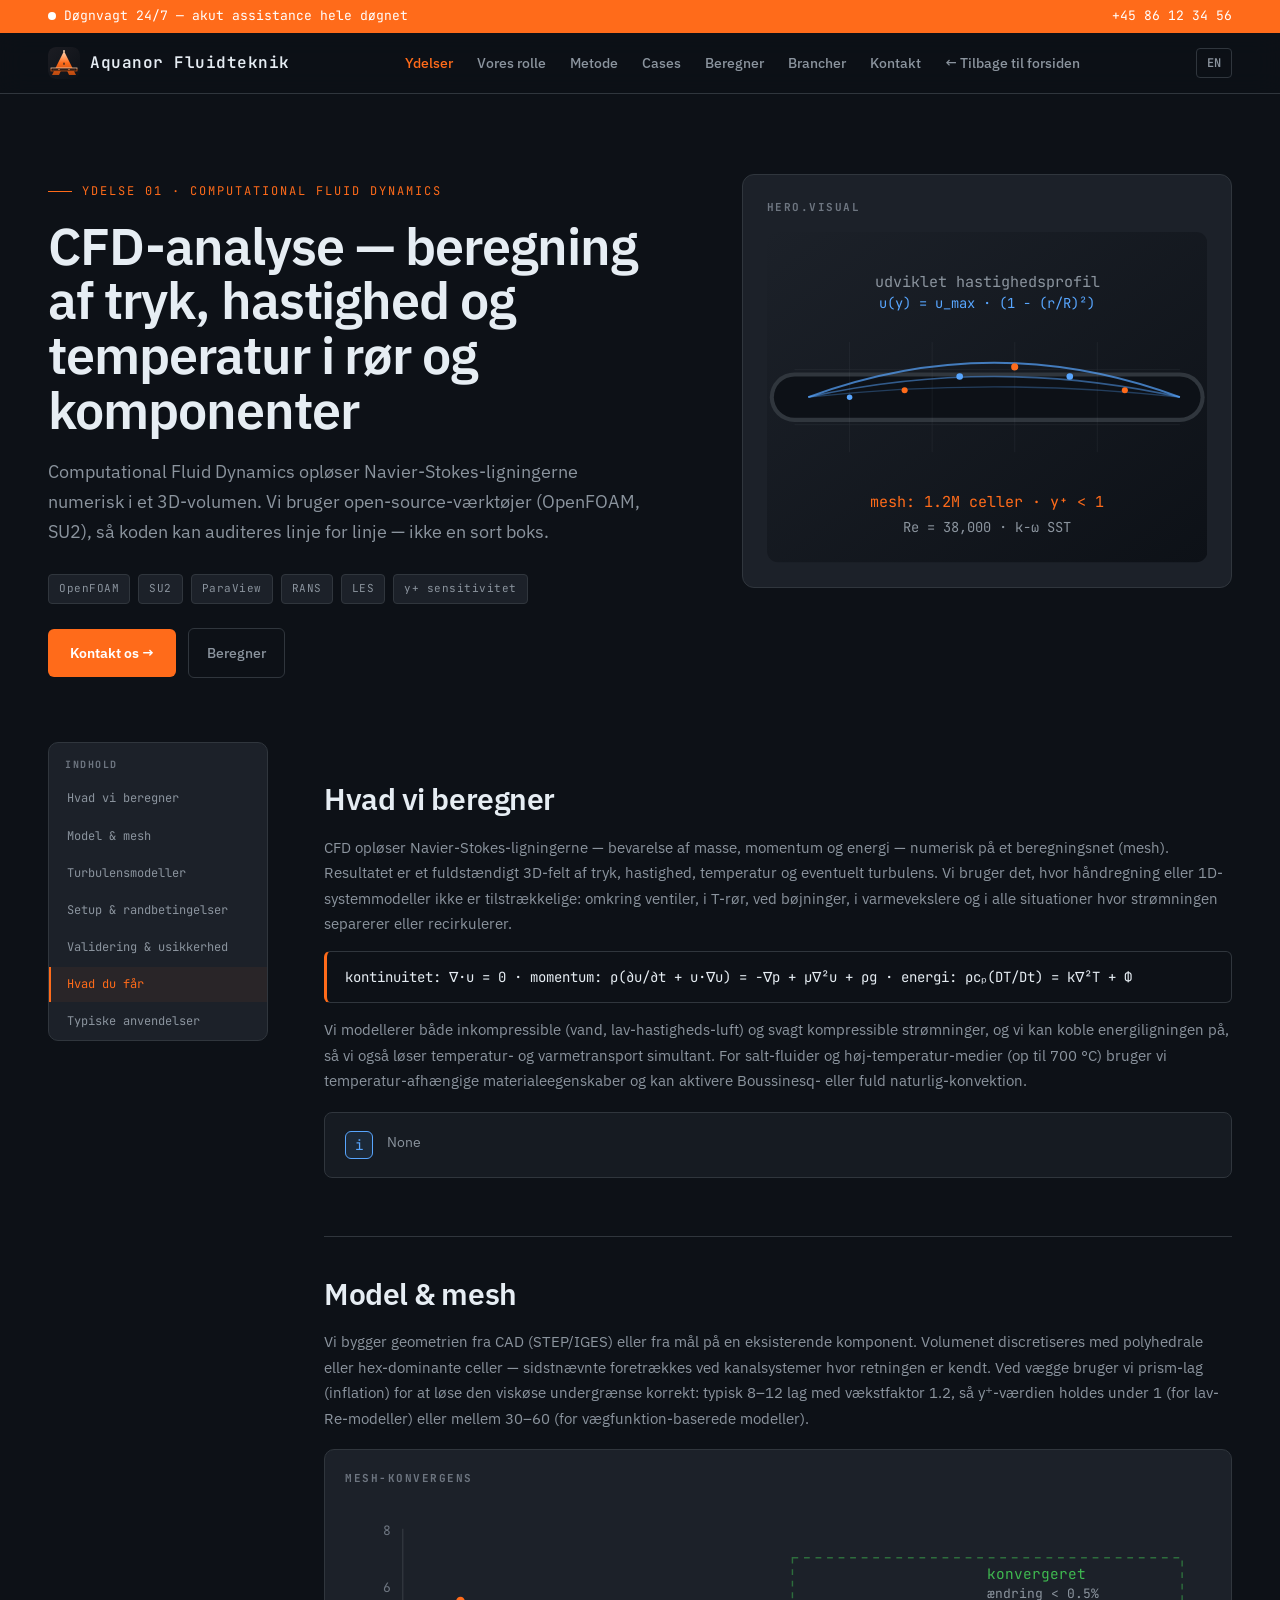
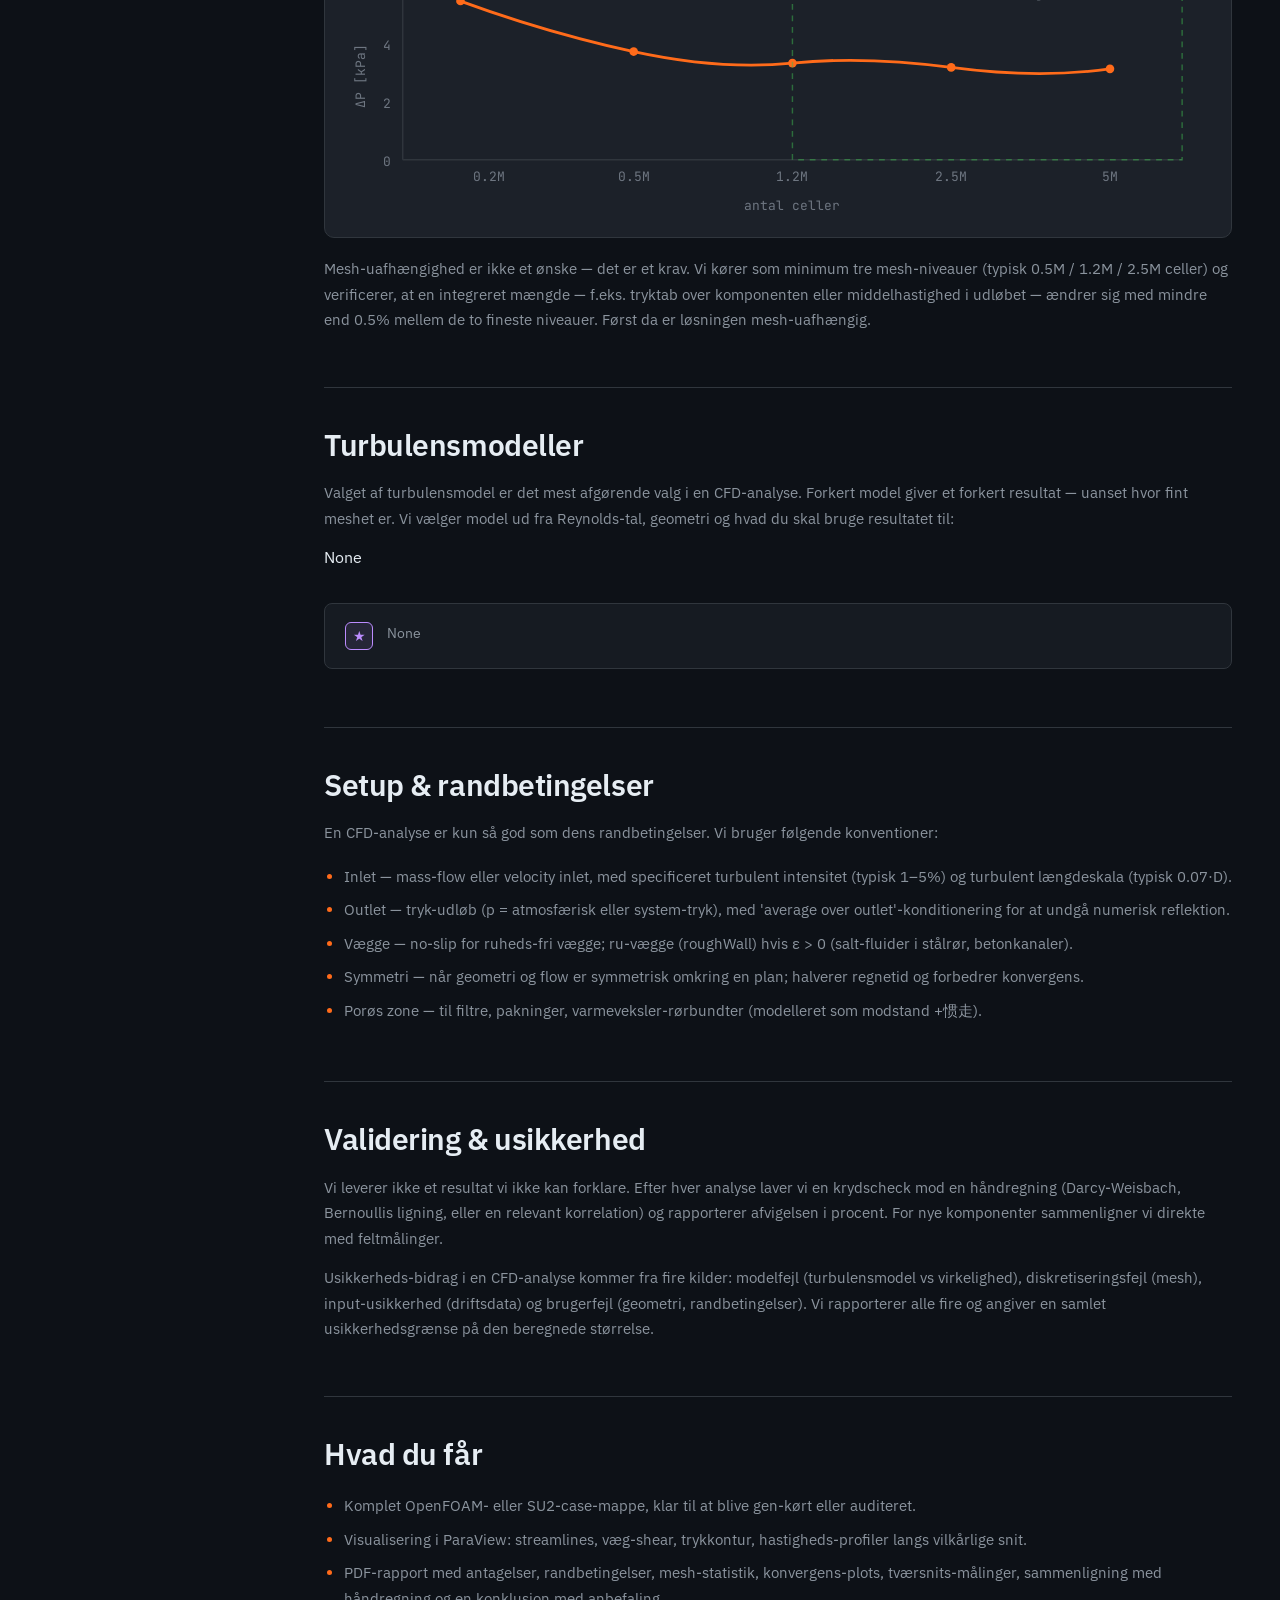
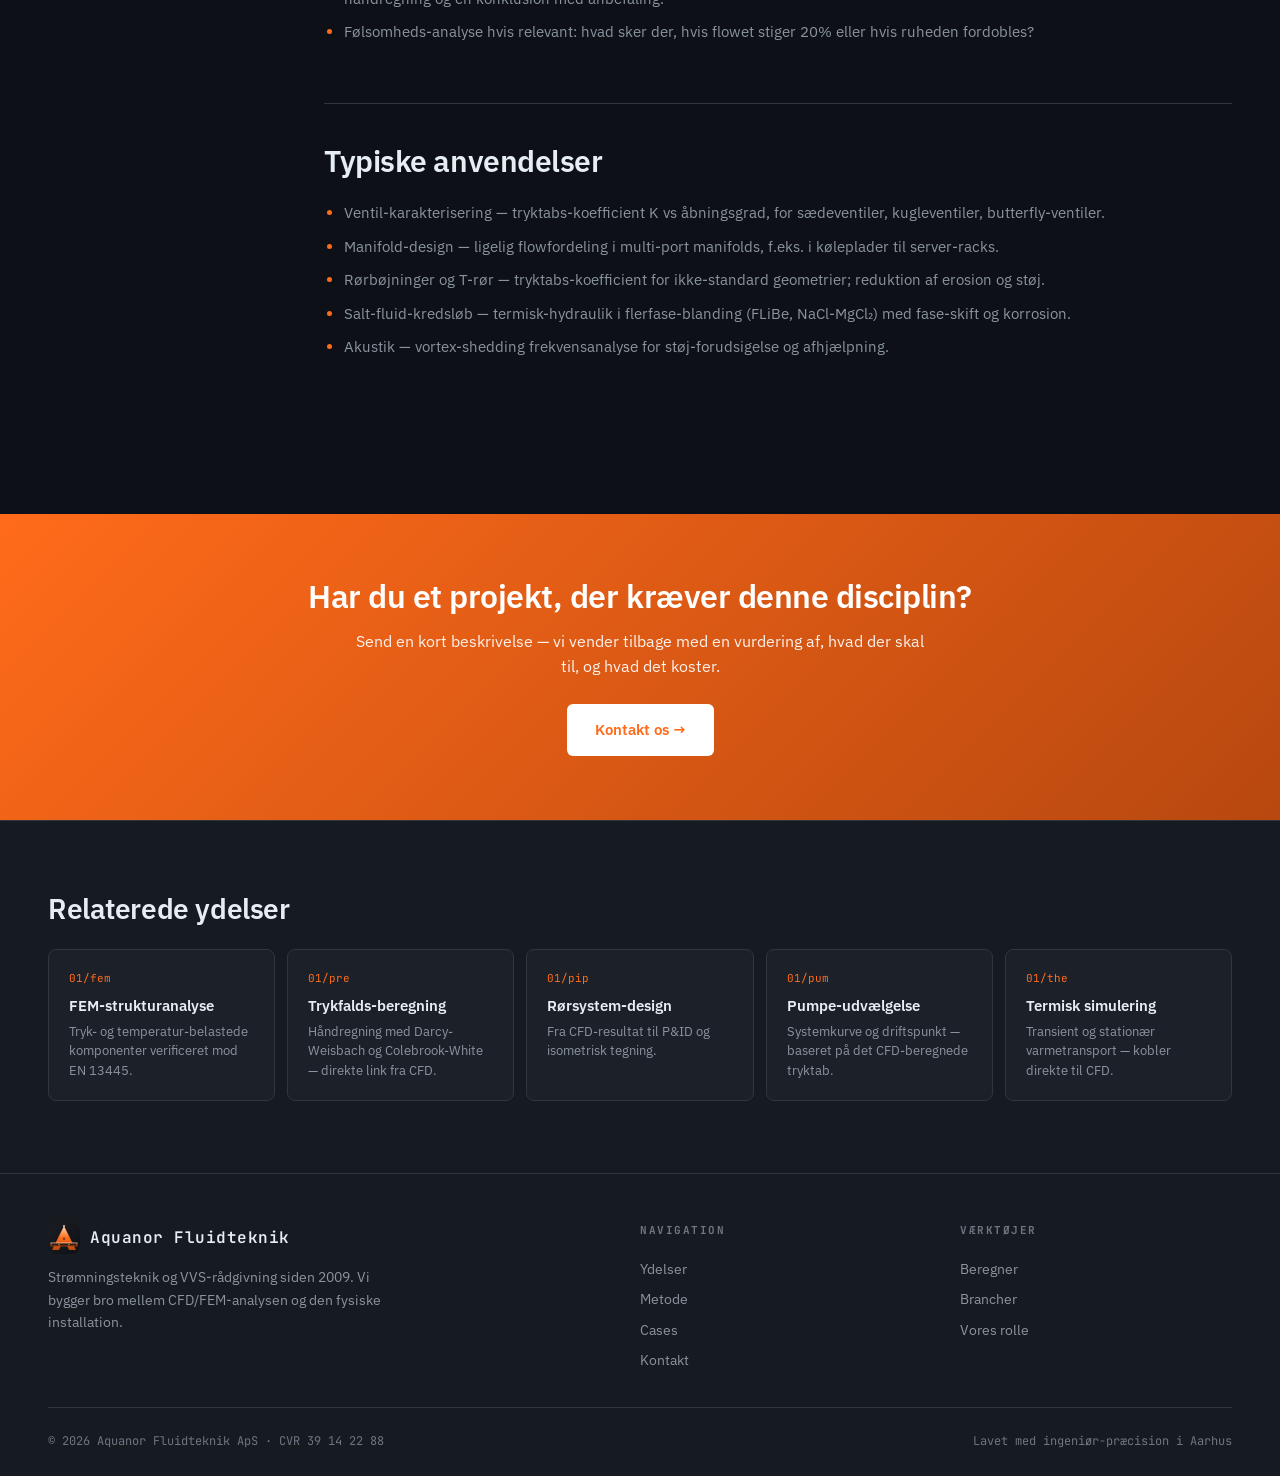
==== services/cfd.html @ da75fec8 "Six clickable service detail pages + bilingual EN/DA Each capability card on the homepage now links " ====
<!DOCTYPE html>
<html lang="da" data-lang="da">
<head>
<meta charset="UTF-8">
<meta name="viewport" content="width=device-width, initial-scale=1.0">
<title>CFD-analyse — beregning af tryk, hastighed og temperatur i rør og komponenter · Aquanor Fluidteknik</title>
<link rel="preconnect" href="https://fonts.googleapis.com">
<link rel="preconnect" href="https://fonts.gstatic.com" crossorigin>
<link href="https://fonts.googleapis.com/css2?family=IBM+Plex+Sans:wght@400;500;600;700&family=JetBrains+Mono:wght@400;500&display=swap" rel="stylesheet">
<link rel="icon" type="image/svg+xml" href="data:image/svg+xml;utf8,<svg xmlns='http://www.w3.org/2000/svg' viewBox='0 0 64 64'><defs><linearGradient id='b' x1='0' y1='0' x2='1' y2='1'><stop offset='0' stop-color='%231c1d23'/><stop offset='1' stop-color='%230d1117'/></linearGradient><linearGradient id='s' x1='0' y1='0' x2='0' y2='1'><stop offset='0' stop-color='%23ffd9b8'/><stop offset='0.5' stop-color='%23ff6b1a'/><stop offset='1' stop-color='%23b8480f'/></linearGradient><radialGradient id='d' cx='0.5' cy='0.5' r='0.5'><stop offset='0' stop-color='%23ffd9b8'/><stop offset='1' stop-color='%23ff6b1a'/></radialGradient></defs><rect width='64' height='64' rx='14' fill='url(%23b)'/><path d='M32 8 L8 56 H22 L26 47 L38 47 L42 56 H56 Z M30 35 L32 30 L34 35 Z' fill='url(%23s)'/><rect x='6' y='42' width='52' height='6' fill='%230d1117' stroke='url(%23s)' stroke-width='1.5'/><rect x='10' y='44' width='44' height='2' fill='none' stroke='%23ff6b1a' stroke-width='0.6' opacity='0.5'/><circle cx='22' cy='45' r='1.3' fill='url(%23d)'/><circle cx='42' cy='45' r='1.3' fill='url(%23d)'/><circle cx='32' cy='8' r='2' fill='%23ffd9b8' opacity='0.9'/></svg>">
<link rel="stylesheet" href="style.css">
</head>
<body>

<!-- STRIP -->
<div class="strip">
  <span><span class="dot"></span><span data-i18n="strip.oncall">Døgnvagt 24/7 — akut assistance hele døgnet</span></span>
  <span data-i18n="strip.phone">+45 86 12 34 56</span>
</div>

<!-- NAV -->
<nav class="nav">
  <a href="../index.html" class="logo">
    <span class="logo-mark"><svg viewBox="0 0 64 64" xmlns="http://www.w3.org/2000/svg" aria-label="Aquanor"><defs><linearGradient id="aqBgV2s" x1="0" y1="0" x2="1" y2="1"><stop offset="0" stop-color="#1c1d23"/><stop offset="1" stop-color="#0d1117"/></linearGradient><linearGradient id="aqStrV2s" x1="0" y1="0" x2="0" y2="1"><stop offset="0" stop-color="#ffd9b8"/><stop offset="0.5" stop-color="#ff6b1a"/><stop offset="1" stop-color="#b8480f"/></linearGradient><radialGradient id="aqDotV2s" cx="0.5" cy="0.5" r="0.5"><stop offset="0" stop-color="#ffd9b8"/><stop offset="1" stop-color="#ff6b1a"/></radialGradient></defs><rect width="64" height="64" rx="14" fill="url(#aqBgV2s)"/><path d="M32 8 L8 56 H22 L26 47 L38 47 L42 56 H56 Z M30 35 L32 30 L34 35 Z" fill="url(#aqStrV2s)"/><rect x="6" y="42" width="52" height="6" fill="#0d1117" stroke="url(#aqStrV2s)" stroke-width="1.5"/><rect x="10" y="44" width="44" height="2" fill="none" stroke="#ff6b1a" stroke-width="0.6" opacity="0.5"/><circle cx="22" cy="45" r="1.3" fill="url(#aqDotV2s)"/><circle cx="42" cy="45" r="1.3" fill="url(#aqDotV2s)"/><circle cx="32" cy="8" r="2" fill="#ffd9b8" opacity="0.9"/></svg></span>
    <span>Aquanor Fluidteknik</span>
  </a>
  <ul class="nav-links" id="navLinks">
    <li><a href="index.html" class="active" data-i18n="nav.services">Ydelser</a></li>
<li><a href="index.html#rolle" data-i18n="nav.role">Vores rolle</a></li>
<li><a href="index.html#metode" data-i18n="nav.method">Metode</a></li>
<li><a href="index.html#cases" data-i18n="nav.cases">Cases</a></li>
<li><a href="index.html#beregner" data-i18n="nav.calc">Beregner</a></li>
<li><a href="index.html#branches" data-i18n="nav.industries">Brancher</a></li>
<li><a href="index.html#kontakt" data-i18n="nav.contact">Kontakt</a></li>

    <li><a href="../index.html" data-i18n="nav.back">← Tilbage til forsiden</a></li>
  </ul>
  <div class="nav-actions">
    <button class="lang-toggle" id="langToggle" aria-label="Switch language">EN</button>
    <button class="hamburger" id="hamburger" aria-label="Menu">
      <span></span><span></span><span></span>
    </button>
  </div>
</nav>
<div class="scroll-progress" id="scrollProgress"></div>

<!-- PAGE HERO -->
<header class="page-hero">
  <div>
    <span class="page-eyebrow">Ydelse 01 · Computational Fluid Dynamics</span>
    <h1 class="page-title">CFD-analyse — beregning af tryk, hastighed og temperatur i rør og komponenter</h1>
    <p class="page-lead">Computational Fluid Dynamics opløser Navier-Stokes-ligningerne numerisk i et 3D-volumen. Vi bruger open-source-værktøjer (OpenFOAM, SU2), så koden kan auditeres linje for linje — ikke en sort boks.</p>
    <div class="page-tags"><span class="page-tag">OpenFOAM</span> <span class="page-tag">SU2</span> <span class="page-tag">ParaView</span> <span class="page-tag">RANS</span> <span class="page-tag">LES</span> <span class="page-tag">y+ sensitivitet</span></div>
    <a href="../index.html#kontakt" class="page-cta" data-i18n="cta.button">Kontakt os →</a>
    <a href="../index.html#beregner" class="page-cta-ghost" data-i18n="nav.calc">Beregner</a>
  </div>
  <div class="hero-visual">
    <h4 data-i18n="hero.visual">Teknisk reference</h4>
    <svg viewBox="0 0 320 240" xmlns="http://www.w3.org/2000/svg" aria-hidden="true">
    <defs>
      <linearGradient id="cfdBg" x1="0" y1="0" x2="1" y2="1"><stop offset="0" stop-color="#1c2129"/><stop offset="1" stop-color="#0d1117"/></linearGradient>
      <linearGradient id="cfdHeat" x1="0" y1="0" x2="1" y2="0">
        <stop offset="0" stop-color="#58a6ff" stop-opacity="0.2"/>
        <stop offset=".5" stop-color="#58a6ff" stop-opacity=".9"/>
        <stop offset="1" stop-color="#58a6ff" stop-opacity="0.2"/>
      </linearGradient>
    </defs>
    <rect width="320" height="240" fill="url(#cfdBg)" rx="8"/>
    <!-- Pipe -->
    <path d="M20 120 H300" stroke="#30363d" stroke-width="36" fill="none" stroke-linecap="round"/>
    <path d="M20 120 H300" stroke="#0d1117" stroke-width="30" fill="none" stroke-linecap="round"/>
    <!-- Velocity profile parabola -->
    <path d="M30 120 Q165 70 300 120" stroke="#58a6ff" stroke-width="1.5" fill="none" opacity=".7"/>
    <path d="M30 120 Q165 90 300 120" stroke="#58a6ff" stroke-width="1.2" fill="none" opacity=".5"/>
    <path d="M30 120 Q165 105 300 120" stroke="#58a6ff" stroke-width="1" fill="none" opacity=".3"/>
    <!-- Flow particles -->
    <circle cx="60"  cy="120" r="2" fill="#58a6ff"/>
    <circle cx="100" cy="115" r="2.2" fill="#ff6b1a"/>
    <circle cx="140" cy="105" r="2.4" fill="#58a6ff"/>
    <circle cx="180" cy="98"  r="2.6" fill="#ff6b1a"/>
    <circle cx="220" cy="105" r="2.4" fill="#58a6ff"/>
    <circle cx="260" cy="115" r="2.2" fill="#ff6b1a"/>
    <!-- Mesh hint -->
    <g opacity=".15" stroke="#8b949e" stroke-width=".4" fill="none">
      <line x1="20" y1="100" x2="300" y2="100"/><line x1="20" y1="140" x2="300" y2="140"/>
      <line x1="60"  y1="80" x2="60"  y2="160"/><line x1="120" y1="80" x2="120" y2="160"/>
      <line x1="180" y1="80" x2="180" y2="160"/><line x1="240" y1="80" x2="240" y2="160"/>
    </g>
    <!-- Annotation -->
    <text x="160" y="40" font-family="JetBrains Mono" font-size="11" fill="#8b949e" text-anchor="middle">udviklet hastighedsprofil</text>
    <text x="160" y="55" font-family="JetBrains Mono" font-size="10" fill="#58a6ff" text-anchor="middle">u(y) = u_max · (1 − (r/R)²)</text>
    <text x="160" y="200" font-family="JetBrains Mono" font-size="11" fill="#ff6b1a" text-anchor="middle">mesh: 1.2M celler · y⁺ &lt; 1</text>
    <text x="160" y="218" font-family="JetBrains Mono" font-size="10" fill="#8b949e" text-anchor="middle">Re = 38,000 · k-ω SST</text>
  </svg>
  </div>
</header>

<!-- LAYOUT: SIDEBAR + CONTENT -->
<div class="layout">
  <aside class="sidenav">
    <h5>Indhold</h5>
    <a href="#hvad">Hvad vi beregner</a>
<a href="#model">Model & mesh</a>
<a href="#turbulens">Turbulensmodeller</a>
<a href="#setup">Setup & randbetingelser</a>
<a href="#validering">Validering & usikkerhed</a>
<a href="#leverance">Hvad du får</a>
<a href="#anvendelse">Typiske anvendelser</a>

  </aside>
  <main class="content">
    <div class="block" id="hvad">
<h2 data-i18n-da="Hvad vi beregner">Hvad vi beregner</h2>
<div class="reveal" data-delay="1"><p data-i18n-dp="0" data-da="CFD opløser Navier-Stokes-ligningerne — bevarelse af masse, momentum og energi — numerisk på et beregningsnet (mesh). Resultatet er et fuldstændigt 3D-felt af tryk, hastighed, temperatur og eventuelt turbulens. Vi bruger det, hvor håndregning eller 1D-systemmodeller ikke er tilstrækkelige: omkring ventiler, i T-rør, ved bøjninger, i varmevekslere og i alle situationer hvor strømningen separerer eller recirkulerer." data-en="CFD solves the Navier-Stokes equations — conservation of mass, momentum, and energy — numerically on a computational mesh. The result is a complete 3D field of pressure, velocity, temperature, and (where needed) turbulence. We use it where hand-calc or 1D system models are insufficient: around valves, in tees, at bends, in heat exchangers, and anywhere the flow separates or recirculates.">CFD opløser Navier-Stokes-ligningerne — bevarelse af masse, momentum og energi — numerisk på et beregningsnet (mesh). Resultatet er et fuldstændigt 3D-felt af tryk, hastighed, temperatur og eventuelt turbulens. Vi bruger det, hvor håndregning eller 1D-systemmodeller ikke er tilstrækkelige: omkring ventiler, i T-rør, ved bøjninger, i varmevekslere og i alle situationer hvor strømningen separerer eller recirkulerer.</p></div>
<div class="formula reveal" data-delay="1">kontinuitet:  ∇·u = 0   ·   momentum:  ρ(∂u/∂t + u·∇u) = −∇p + μ∇²u + ρg   ·   energi:  ρcₚ(DT/Dt) = k∇²T + Φ</div>
<div class="reveal" data-delay="1"><p data-i18n-dp="0" data-da="Vi modellerer både inkompressible (vand, lav-hastigheds-luft) og svagt kompressible strømninger, og vi kan koble energiligningen på, så vi også løser temperatur- og varmetransport simultant. For salt-fluider og høj-temperatur-medier (op til 700 °C) bruger vi temperatur-afhængige materialeegenskaber og kan aktivere Boussinesq- eller fuld naturlig-konvektion." data-en="We model both incompressible (water, low-velocity air) and weakly compressible flows, and we can couple the energy equation so we solve temperature and heat transfer simultaneously. For salt fluids and high-temperature media (up to 700 °C) we use temperature-dependent material properties and can activate Boussinesq or full natural convection.">Vi modellerer både inkompressible (vand, lav-hastigheds-luft) og svagt kompressible strømninger, og vi kan koble energiligningen på, så vi også løser temperatur- og varmetransport simultant. For salt-fluider og høj-temperatur-medier (op til 700 °C) bruger vi temperatur-afhængige materialeegenskaber og kan aktivere Boussinesq- eller fuld naturlig-konvektion.</p></div>
<div class="callout tip reveal" data-delay="1"><div class="icon">i</div><p>None</p></div>
</div>
<div class="block" id="model">
<h2 data-i18n-da="Model &amp; mesh">Model & mesh</h2>
<div class="reveal" data-delay="1"><p data-i18n-dp="0" data-da="Vi bygger geometrien fra CAD (STEP/IGES) eller fra mål på en eksisterende komponent. Volumenet discretiseres med polyhedrale eller hex-dominante celler — sidstnævnte foretrækkes ved kanalsystemer hvor retningen er kendt. Ved vægge bruger vi prism-lag (inflation) for at løse den viskøse undergrænse korrekt: typisk 8–12 lag med vækstfaktor 1.2, så y⁺-værdien holdes under 1 (for lav-Re-modeller) eller mellem 30–60 (for vægfunktion-baserede modeller)." data-en="We build the geometry from CAD (STEP/IGES) or from measurements on an existing component. The volume is discretised with polyhedral or hex-dominant cells — the latter preferred for ducted systems where the direction is known. At walls we use prism layers (inflation) to resolve the viscous sublayer correctly: typically 8–12 layers with growth ratio 1.2, keeping y⁺ below 1 (low-Re models) or between 30–60 (wall-function models).">Vi bygger geometrien fra CAD (STEP/IGES) eller fra mål på en eksisterende komponent. Volumenet discretiseres med polyhedrale eller hex-dominante celler — sidstnævnte foretrækkes ved kanalsystemer hvor retningen er kendt. Ved vægge bruger vi prism-lag (inflation) for at løse den viskøse undergrænse korrekt: typisk 8–12 lag med vækstfaktor 1.2, så y⁺-værdien holdes under 1 (for lav-Re-modeller) eller mellem 30–60 (for vægfunktion-baserede modeller).</p></div>
<div class="diagram reveal" data-delay="1"><h5>Mesh-konvergens</h5><svg viewBox="0 0 600 220" xmlns="http://www.w3.org/2000/svg" aria-hidden="true">
            <rect width="600" height="220" fill="none"/>
            <line x1="40" y1="180" x2="580" y2="180" stroke="#30363d" stroke-width="1"/>
            <line x1="40" y1="20"  x2="40"  y2="180" stroke="#30363d" stroke-width="1"/>
            <!-- y axis ticks -->
            <g font-family="JetBrains Mono" font-size="9" fill="#6e7681">
              <text x="32" y="184" text-anchor="end">0</text>
              <text x="32" y="144" text-anchor="end">2</text>
              <text x="32" y="104" text-anchor="end">4</text>
              <text x="32" y="64"  text-anchor="end">6</text>
              <text x="32" y="24"  text-anchor="end">8</text>
              <text x="14" y="100" text-anchor="end" transform="rotate(-90 14 100)">ΔP [kPa]</text>
            </g>
            <!-- x axis ticks -->
            <g font-family="JetBrains Mono" font-size="9" fill="#6e7681" text-anchor="middle">
              <text x="100" y="195">0.2M</text>
              <text x="200" y="195">0.5M</text>
              <text x="310" y="195">1.2M</text>
              <text x="420" y="195">2.5M</text>
              <text x="530" y="195">5M</text>
              <text x="310" y="215">antal celler</text>
            </g>
            <!-- Convergence curve -->
            <path d="M80 70 Q140 92 200 105 T310 113 T420 116 T530 117" stroke="#ff6b1a" stroke-width="2" fill="none"/>
            <circle cx="80"  cy="70"  r="3" fill="#ff6b1a"/>
            <circle cx="200" cy="105" r="3" fill="#ff6b1a"/>
            <circle cx="310" cy="113" r="3" fill="#ff6b1a"/>
            <circle cx="420" cy="116" r="3" fill="#ff6b1a"/>
            <circle cx="530" cy="117" r="3" fill="#ff6b1a"/>
            <!-- Highlight converged region -->
            <rect x="310" y="40" width="270" height="140" fill="none" stroke="#3fb950" stroke-width="1" stroke-dasharray="4 4" opacity=".5"/>
            <text x="445" y="55" font-family="JetBrains Mono" font-size="10" fill="#3fb950">konvergeret</text>
            <text x="445" y="68" font-family="JetBrains Mono" font-size="9" fill="#8b949e">ændring &lt; 0.5%</text>
          </svg></div>
<div class="reveal" data-delay="1"><p data-i18n-dp="0" data-da="Mesh-uafhængighed er ikke et ønske — det er et krav. Vi kører som minimum tre mesh-niveauer (typisk 0.5M / 1.2M / 2.5M celler) og verificerer, at en integreret mængde — f.eks. tryktab over komponenten eller middelhastighed i udløbet — ændrer sig med mindre end 0.5% mellem de to fineste niveauer. Først da er løsningen mesh-uafhængig." data-en="Mesh independence is not optional — it's a requirement. We run at minimum three mesh levels (typically 0.5M / 1.2M / 2.5M cells) and verify that an integrated quantity — e.g. pressure drop across the component or mean outlet velocity — changes by less than 0.5% between the two finest levels. Only then is the solution mesh-independent.">Mesh-uafhængighed er ikke et ønske — det er et krav. Vi kører som minimum tre mesh-niveauer (typisk 0.5M / 1.2M / 2.5M celler) og verificerer, at en integreret mængde — f.eks. tryktab over komponenten eller middelhastighed i udløbet — ændrer sig med mindre end 0.5% mellem de to fineste niveauer. Først da er løsningen mesh-uafhængig.</p></div>
</div>
<div class="block" id="turbulens">
<h2 data-i18n-da="Turbulensmodeller">Turbulensmodeller</h2>
<div class="reveal" data-delay="1"><p data-i18n-dp="0" data-da="Valget af turbulensmodel er det mest afgørende valg i en CFD-analyse. Forkert model giver et forkert resultat — uanset hvor fint meshet er. Vi vælger model ud fra Reynolds-tal, geometri og hvad du skal bruge resultatet til:" data-en="The turbulence model choice is the single most important decision in a CFD analysis. The wrong model gives a wrong result — no matter how fine the mesh. We pick the model from Reynolds number, geometry, and what you need the result for:">Valget af turbulensmodel er det mest afgørende valg i en CFD-analyse. Forkert model giver et forkert resultat — uanset hvor fint meshet er. Vi vælger model ud fra Reynolds-tal, geometri og hvad du skal bruge resultatet til:</p></div>
<div class="reveal" data-delay="1"><table class="spec">None</table></div>
<div class="callout note reveal" data-delay="1"><div class="icon">★</div><p>None</p></div>
</div>
<div class="block" id="setup">
<h2 data-i18n-da="Setup &amp; randbetingelser">Setup & randbetingelser</h2>
<div class="reveal" data-delay="1"><p data-i18n-dp="0" data-da="En CFD-analyse er kun så god som dens randbetingelser. Vi bruger følgende konventioner:" data-en="A CFD analysis is only as good as its boundary conditions. We use the following conventions:">En CFD-analyse er kun så god som dens randbetingelser. Vi bruger følgende konventioner:</p></div>
<div class="reveal" data-delay="1"><ul><li>Inlet — mass-flow eller velocity inlet, med specificeret turbulent intensitet (typisk 1–5%) og turbulent længdeskala (typisk 0.07·D).</li>
<li>Outlet — tryk-udløb (p = atmosfærisk eller system-tryk), med 'average over outlet'-konditionering for at undgå numerisk reflektion.</li>
<li>Vægge — no-slip for ruheds-fri vægge; ru-vægge (roughWall) hvis ε &gt; 0 (salt-fluider i stålrør, betonkanaler).</li>
<li>Symmetri — når geometri og flow er symmetrisk omkring en plan; halverer regnetid og forbedrer konvergens.</li>
<li>Porøs zone — til filtre, pakninger, varmeveksler-rørbundter (modelleret som modstand +惯走).</li></ul></div>
</div>
<div class="block" id="validering">
<h2 data-i18n-da="Validering &amp; usikkerhed">Validering & usikkerhed</h2>
<div class="reveal" data-delay="1"><p data-i18n-dp="0" data-da="Vi leverer ikke et resultat vi ikke kan forklare. Efter hver analyse laver vi en krydscheck mod en håndregning (Darcy-Weisbach, Bernoullis ligning, eller en relevant korrelation) og rapporterer afvigelsen i procent. For nye komponenter sammenligner vi direkte med feltmålinger." data-en="We do not deliver a result we cannot explain. After each analysis we cross-check against a hand calculation (Darcy-Weisbach, Bernoulli, or a relevant correlation) and report the deviation in percent. For novel components we compare directly with field measurements.">Vi leverer ikke et resultat vi ikke kan forklare. Efter hver analyse laver vi en krydscheck mod en håndregning (Darcy-Weisbach, Bernoullis ligning, eller en relevant korrelation) og rapporterer afvigelsen i procent. For nye komponenter sammenligner vi direkte med feltmålinger.</p></div>
<div class="reveal" data-delay="1"><p data-i18n-dp="0" data-da="Usikkerheds-bidrag i en CFD-analyse kommer fra fire kilder: modelfejl (turbulensmodel vs virkelighed), diskretiseringsfejl (mesh), input-usikkerhed (driftsdata) og brugerfejl (geometri, randbetingelser). Vi rapporterer alle fire og angiver en samlet usikkerhedsgrænse på den beregnede størrelse." data-en="Uncertainty in a CFD analysis comes from four sources: model error (turbulence model vs reality), discretisation error (mesh), input uncertainty (operating data), and user error (geometry, BCs). We report all four and give a combined uncertainty bound on the computed quantity.">Usikkerheds-bidrag i en CFD-analyse kommer fra fire kilder: modelfejl (turbulensmodel vs virkelighed), diskretiseringsfejl (mesh), input-usikkerhed (driftsdata) og brugerfejl (geometri, randbetingelser). Vi rapporterer alle fire og angiver en samlet usikkerhedsgrænse på den beregnede størrelse.</p></div>
</div>
<div class="block" id="leverance">
<h2 data-i18n-da="Hvad du får">Hvad du får</h2>
<div class="reveal" data-delay="1"><ul><li>Komplet OpenFOAM- eller SU2-case-mappe, klar til at blive gen-kørt eller auditeret.</li>
<li>Visualisering i ParaView: streamlines, væg-shear, trykkontur, hastigheds-profiler langs vilkårlige snit.</li>
<li>PDF-rapport med antagelser, randbetingelser, mesh-statistik, konvergens-plots, tværsnits-målinger, sammenligning med håndregning og en konklusion med anbefaling.</li>
<li>Følsomheds-analyse hvis relevant: hvad sker der, hvis flowet stiger 20% eller hvis ruheden fordobles?</li></ul></div>
</div>
<div class="block" id="anvendelse">
<h2 data-i18n-da="Typiske anvendelser">Typiske anvendelser</h2>
<div class="reveal" data-delay="1"><ul><li>Ventil-karakterisering — tryktabs-koefficient K vs åbningsgrad, for sædeventiler, kugleventiler, butterfly-ventiler.</li>
<li>Manifold-design — ligelig flowfordeling i multi-port manifolds, f.eks. i køleplader til server-racks.</li>
<li>Rørbøjninger og T-rør — tryktabs-koefficient for ikke-standard geometrier; reduktion af erosion og støj.</li>
<li>Salt-fluid-kredsløb — termisk-hydraulik i flerfase-blanding (FLiBe, NaCl-MgCl₂) med fase-skift og korrosion.</li>
<li>Akustik — vortex-shedding frekvensanalyse for støj-forudsigelse og afhjælpning.</li></ul></div>
</div>
  </main>
</div>

<!-- CTA STRIP -->
<section class="cta-strip">
  <h2 data-i18n="cta.title">Har du et projekt, der kræver denne disciplin?</h2>
  <p data-i18n="cta.lead">Send en kort beskrivelse — vi vender tilbage med en vurdering af, hvad der skal til, og hvad det koster.</p>
  <a href="../index.html#kontakt" class="cta" data-i18n="cta.button">Kontakt os →</a>
</section>

<!-- RELATED -->
<section class="related">
  <div class="related-inner">
    <h2 data-i18n="related.title">Relaterede ydelser</h2>
    <div class="related-grid">
      <a class="related-card" href="fem.html">
          <div class="related-num">01/fem</div>
          <div class="related-name">FEM-strukturanalyse</div>
          <div class="related-desc">Tryk- og temperatur-belastede komponenter verificeret mod EN 13445.</div>
        </a><a class="related-card" href="pressure-drop.html">
          <div class="related-num">01/pre</div>
          <div class="related-name">Trykfalds-beregning</div>
          <div class="related-desc">Håndregning med Darcy-Weisbach og Colebrook-White — direkte link fra CFD.</div>
        </a><a class="related-card" href="pipe-design.html">
          <div class="related-num">01/pip</div>
          <div class="related-name">Rørsystem-design</div>
          <div class="related-desc">Fra CFD-resultat til P&amp;ID og isometrisk tegning.</div>
        </a><a class="related-card" href="pump-selection.html">
          <div class="related-num">01/pum</div>
          <div class="related-name">Pumpe-udvælgelse</div>
          <div class="related-desc">Systemkurve og driftspunkt — baseret på det CFD-beregnede tryktab.</div>
        </a><a class="related-card" href="thermal.html">
          <div class="related-num">01/the</div>
          <div class="related-name">Termisk simulering</div>
          <div class="related-desc">Transient og stationær varmetransport — kobler direkte til CFD.</div>
        </a>
    </div>
  </div>
</section>

<!-- FOOTER -->
<footer>
  <div class="footer-inner">
    <div class="footer-brand">
      <div class="logo"><span class="logo-mark"><svg viewBox="0 0 64 64" xmlns="http://www.w3.org/2000/svg" aria-label="Aquanor"><defs><linearGradient id="aqBgV2s" x1="0" y1="0" x2="1" y2="1"><stop offset="0" stop-color="#1c1d23"/><stop offset="1" stop-color="#0d1117"/></linearGradient><linearGradient id="aqStrV2s" x1="0" y1="0" x2="0" y2="1"><stop offset="0" stop-color="#ffd9b8"/><stop offset="0.5" stop-color="#ff6b1a"/><stop offset="1" stop-color="#b8480f"/></linearGradient><radialGradient id="aqDotV2s" cx="0.5" cy="0.5" r="0.5"><stop offset="0" stop-color="#ffd9b8"/><stop offset="1" stop-color="#ff6b1a"/></radialGradient></defs><rect width="64" height="64" rx="14" fill="url(#aqBgV2s)"/><path d="M32 8 L8 56 H22 L26 47 L38 47 L42 56 H56 Z M30 35 L32 30 L34 35 Z" fill="url(#aqStrV2s)"/><rect x="6" y="42" width="52" height="6" fill="#0d1117" stroke="url(#aqStrV2s)" stroke-width="1.5"/><rect x="10" y="44" width="44" height="2" fill="none" stroke="#ff6b1a" stroke-width="0.6" opacity="0.5"/><circle cx="22" cy="45" r="1.3" fill="url(#aqDotV2s)"/><circle cx="42" cy="45" r="1.3" fill="url(#aqDotV2s)"/><circle cx="32" cy="8" r="2" fill="#ffd9b8" opacity="0.9"/></svg></span><span>Aquanor Fluidteknik</span></div>
      <p data-i18n="footer.tag">Strømningsteknik og VVS-rådgivning siden 2009. Vi bygger bro mellem CFD/FEM-analysen og den fysiske installation.</p>
    </div>
    <div class="footer-col">
      <h4 data-i18n="footer.nav">Navigation</h4>
      <ul>
        <li><a href="../index.html#ydelser" data-i18n="nav.services">Ydelser</a></li>
        <li><a href="../index.html#metode" data-i18n="nav.method">Metode</a></li>
        <li><a href="../index.html#cases" data-i18n="nav.cases">Cases</a></li>
        <li><a href="../index.html#kontakt" data-i18n="nav.contact">Kontakt</a></li>
      </ul>
    </div>
    <div class="footer-col">
      <h4 data-i18n="footer.tools">Værktøjer</h4>
      <ul>
        <li><a href="../index.html#beregner" data-i18n="nav.calc">Beregner</a></li>
        <li><a href="../index.html#branches" data-i18n="nav.industries">Brancher</a></li>
        <li><a href="../index.html#rolle" data-i18n="nav.role">Vores rolle</a></li>
      </ul>
    </div>
  </div>
  <div class="footer-bottom">
    <span data-i18n="footer.copyright">© 2026 Aquanor Fluidteknik ApS · CVR 39 14 22 88</span>
    <span data-i18n="footer.made">Lavet med ingeniør-præcision i Aarhus</span>
  </div>
</footer>

<!-- I18N DATA -->
<script id="page-i18n" type="application/json">{"strip.oncall": ["Døgnvagt 24/7 — akut assistance hele døgnet", "On-call dispatch 24/7 — emergency assistance around the clock"], "strip.phone": ["+45 86 12 34 56", "+45 86 12 34 56"], "nav.services": ["Ydelser", "Services"], "nav.role": ["Vores rolle", "Our role"], "nav.method": ["Metode", "Method"], "nav.cases": ["Cases", "Cases"], "nav.calc": ["Beregner", "Calculator"], "nav.industries": ["Brancher", "Industries"], "nav.contact": ["Kontakt", "Contact"], "nav.back": ["← Tilbage til forsiden", "← Back to overview"], "footer.tag": ["Strømningsteknik og VVS-rådgivning siden 2009. Vi bygger bro mellem CFD/FEM-analysen og den fysiske installation.", "Flow engineering and HVAC consultancy since 2009. We bridge the gap between CFD/FEM analysis and physical installation."], "footer.nav": ["Navigation", "Navigation"], "footer.tools": ["Værktøjer", "Tools"], "footer.made": ["Lavet med ingeniør-præcision i Aarhus", "Engineered with precision in Aarhus"], "footer.copyright": ["© 2026 Aquanor Fluidteknik ApS · CVR 39 14 22 88", "© 2026 Aquanor Fluidteknik ApS · VAT 39 14 22 88"], "related.title": ["Relaterede ydelser", "Related services"], "related.lead": ["Vi leverer alle seks discipliner med samme ingeniør som ansvarlig fra start til slut.", "We deliver all six disciplines with the same engineer responsible from start to finish."], "cta.title": ["Har du et projekt, der kræver denne disciplin?", "Got a project that needs this discipline?"], "cta.lead": ["Send en kort beskrivelse — vi vender tilbage med en vurdering af, hvad der skal til, og hvad det koster.", "Send a short description — we'll get back with an assessment of what's needed and what it costs."], "cta.button": ["Kontakt os →", "Get in touch →"], "title": ["CFD-analyse — beregning af tryk, hastighed og temperatur i rør og komponenter", "CFD analysis — pressure, velocity, and temperature prediction in pipes and components"], "eyebrow": ["Ydelse 01 · Computational Fluid Dynamics", "Service 01 · Computational Fluid Dynamics"], "lead": ["Computational Fluid Dynamics opløser Navier-Stokes-ligningerne numerisk i et 3D-volumen. Vi bruger open-source-værktøjer (OpenFOAM, SU2), så koden kan auditeres linje for linje — ikke en sort boks.", "Computational Fluid Dynamics solves the Navier-Stokes equations numerically in a 3D volume. We use open-source tools (OpenFOAM, SU2) so the code can be audited line by line — not a black box."], "tags": [["OpenFOAM", "SU2", "ParaView", "RANS", "LES", "y+ sensitivitet"], ["OpenFOAM", "SU2", "ParaView", "RANS", "LES", "y+ sensitivity"]], "sections": {"hvad": ["Hvad vi beregner", "What we compute"], "model": ["Model & mesh", "Model & mesh"], "turbulens": ["Turbulensmodeller", "Turbulence models"], "setup": ["Setup & randbetingelser", "Setup & boundary conditions"], "validering": ["Validering & usikkerhed", "Validation & uncertainty"], "leverance": ["Hvad du får", "What you receive"], "anvendelse": ["Typiske anvendelser", "Typical applications"]}}</script>

<script>
(function(){
  const PAGE_I18N = JSON.parse(document.getElementById('page-i18n').textContent);
  let curLang = localStorage.getItem('aquanor-lang') || 'da';

  function t(key){
    const v = PAGE_I18N[key];
    if(!v) return key;
    return v[curLang === 'en' ? 1 : 0];
  }

  function setLang(lang){
    curLang = lang;
    localStorage.setItem('aquanor-lang', lang);
    document.documentElement.lang = lang;
    document.documentElement.setAttribute('data-lang', lang);
    // Update all data-i18n elements
    document.querySelectorAll('[data-i18n]').forEach(el => {
      const v = t(el.getAttribute('data-i18n'));
      if(v !== undefined) el.textContent = v;
    });
    // Swap h2 + section headings: data-i18n-da holds DA text, English uses sections dict
    document.querySelectorAll('[data-i18n-da]').forEach(el => {
      // Check if there's a section mapping
      const parent = el.closest('.block');
      if(parent && parent.id){
        const sec = PAGE_I18N.sections && PAGE_I18N.sections[parent.id];
        if(sec){ el.textContent = sec[lang === 'en' ? 1 : 0]; return; }
      }
      // Fallback: keep DA text
      el.textContent = el.getAttribute('data-i18n-da');
    });
    // Toggle button label
    document.getElementById('langToggle').textContent = lang === 'da' ? 'EN' : 'DA';
    // Update hero-eyebrow, title, lead, tags if present
    const heroTitle = document.querySelector('.page-title');
    if(heroTitle) heroTitle.textContent = t('title');
    const heroLead = document.querySelector('.page-lead');
    if(heroLead) heroLead.textContent = t('lead');
    const heroEyebrow = document.querySelector('.page-eyebrow');
    if(heroEyebrow) heroEyebrow.textContent = t('eyebrow');
  }

  document.getElementById('langToggle').addEventListener('click', () => {
    setLang(curLang === 'da' ? 'en' : 'da');
  });
  setLang(curLang);

  // Hamburger
  const hamburger = document.getElementById('hamburger');
  const navLinks = document.getElementById('navLinks');
  if(hamburger && navLinks){
    hamburger.addEventListener('click', () => {
      hamburger.classList.toggle('open');
      navLinks.classList.toggle('open');
    });
  }

  // Nav scroll state
  const navEl = document.querySelector('.nav');
  window.addEventListener('scroll', () => {
    if(window.scrollY > 80) navEl.classList.add('scrolled');
    else navEl.classList.remove('scrolled');
  }, {passive:true});

  // Scroll progress
  let _scrollTick = false;
  window.addEventListener('scroll', () => {
    if(!_scrollTick){
      requestAnimationFrame(() => {
        const h = document.documentElement.scrollHeight - window.innerHeight;
        const pct = h > 0 ? (window.scrollY / h) * 100 : 0;
        const bar = document.getElementById('scrollProgress');
        if(bar) bar.style.width = pct + '%';
        _scrollTick = false;
      });
      _scrollTick = true;
    }
  }, {passive:true});

  // Reveal on scroll
  const obs = new IntersectionObserver((entries) => {
    entries.forEach(e => {
      if(e.isIntersecting){ e.target.classList.add('revealed'); obs.unobserve(e.target); }
    });
  }, {threshold:.12, rootMargin:'0px 0px -5% 0px'});
  document.querySelectorAll('.reveal').forEach(el => obs.observe(el));

  // Active sidenav highlight on scroll
  const sectionIds = Array.from(document.querySelectorAll('.block[id]')).map(b => b.id);
  const sideLinks = Array.from(document.querySelectorAll('.sidenav a'));
  const sideMap = Object.fromEntries(sideLinks.map(a => [a.getAttribute('href').slice(1), a]));
  const sectionObs = new IntersectionObserver((entries) => {
    entries.forEach(e => {
      const id = e.target.id;
      const link = sideMap[id];
      if(!link) return;
      if(e.isIntersecting){
        sideLinks.forEach(l => l.classList.remove('active'));
        link.classList.add('active');
      }
    });
  }, {rootMargin:'-30% 0px -60% 0px'});
  document.querySelectorAll('.block[id]').forEach(b => sectionObs.observe(b));
})();
</script>

</body>
</html>
---- services/style.css ----
/* === AQUANOR SERVICES SHARED CSS ===
   Used by /services/*.html — minimal subset of index.html styles + page-specific additions. */
:root{
  --bg:#0d1117;--bg-elev:#161b22;--bg-card:#1c2129;--border:#30363d;
  --text:#e6edf3;--text-dim:#8b949e;--text-faint:#6e7681;
  --accent:#ff6b1a;--accent-dim:#b8480f;
  --blue:#58a6ff;--green:#3fb950;--purple:#bc8cff;--yellow:#d29922;--red:#f85149;
  --mono:'JetBrains Mono',monospace;--sans:'IBM Plex Sans',system-ui,sans-serif;
}
*{margin:0;padding:0;box-sizing:border-box}
html{scroll-behavior:smooth}
body{font-family:var(--sans);background:var(--bg);color:var(--text);line-height:1.6;font-size:16px;-webkit-font-smoothing:antialiased}
a{color:inherit;text-decoration:none}
img,svg{max-width:100%;display:block}

.strip{background:var(--accent);color:#fff;font-family:var(--mono);font-size:13px;padding:6px clamp(16px,4vw,48px);display:flex;justify-content:space-between;gap:16px;flex-wrap:wrap}
.strip .dot{display:inline-block;width:8px;height:8px;border-radius:50%;background:#fff;animation:pulse 2s infinite;margin-right:8px;vertical-align:middle}
@keyframes pulse{0%,100%{opacity:1}50%{opacity:.4}}

.nav{position:sticky;top:0;z-index:50;background:rgba(13,17,23,.92);backdrop-filter:blur(12px);border-bottom:1px solid var(--border);padding:14px clamp(16px,4vw,48px);display:flex;align-items:center;justify-content:space-between;gap:24px;transition:background .3s,border-bottom-color .3s,box-shadow .3s}
.nav.scrolled{box-shadow:0 4px 24px rgba(0,0,0,.3)}
.logo{font-family:var(--mono);font-weight:600;font-size:16px;color:var(--text);letter-spacing:.5px;display:flex;align-items:center;gap:10px}
.logo-mark{width:32px;height:32px;border-radius:8px;display:inline-grid;place-items:center;flex-shrink:0;overflow:hidden}
.logo-mark svg{display:block;width:100%;height:100%}
.nav-links{display:flex;gap:24px;list-style:none;align-items:center}
.nav-links a{color:var(--text-dim);font-size:14px;font-weight:500;transition:color .15s}
.nav-links a:hover,.nav-links a.active{color:var(--accent)}
.nav-actions{display:flex;align-items:center;gap:12px}
.lang-toggle{font-family:var(--mono);font-size:12px;font-weight:600;padding:6px 10px;border:1px solid var(--border);border-radius:4px;background:transparent;color:var(--text-dim);cursor:pointer;transition:all .15s}
.lang-toggle:hover{border-color:var(--accent);color:var(--accent)}
.hamburger{display:none;background:none;border:none;cursor:pointer;padding:8px;color:var(--text)}
.hamburger span{display:block;width:22px;height:2px;background:var(--text);margin:5px 0;transition:transform .2s}
.hamburger.open span:nth-child(1){transform:rotate(45deg) translate(5px,5px)}
.hamburger.open span:nth-child(2){opacity:0}
.hamburger.open span:nth-child(3){transform:rotate(-45deg) translate(5px,-5px)}
@media (max-width:900px){
  .hamburger{display:block}
  .nav-links{position:absolute;top:100%;left:0;right:0;background:var(--bg-elev);flex-direction:column;gap:0;padding:0;border-bottom:1px solid var(--border);display:none}
  .nav-links.open{display:flex}
  .nav-links li{width:100%;border-bottom:1px solid var(--border)}
  .nav-links a{display:block;padding:16px 24px}
}

.scroll-progress{position:fixed;top:0;left:0;height:3px;background:linear-gradient(90deg,var(--accent),#ffaa66,var(--accent));width:0;z-index:60;transition:width .08s linear;box-shadow:0 0 10px rgba(255,107,26,.6)}

section{padding:clamp(56px,8vw,96px) clamp(16px,4vw,48px);max-width:1280px;margin:0 auto}
.eyebrow{font-family:var(--mono);font-size:12px;color:var(--accent);text-transform:uppercase;letter-spacing:2px;margin-bottom:14px}
h1{font-size:clamp(32px,5.5vw,56px);line-height:1.05;font-weight:600;letter-spacing:-.02em;margin-bottom:24px}
h2{font-size:clamp(26px,4vw,40px);line-height:1.15;font-weight:600;letter-spacing:-.015em;margin-bottom:18px;max-width:780px}
h3{font-size:clamp(18px,2vw,22px);font-weight:600;margin-bottom:10px}
.section-lead{font-size:clamp(15px,1.6vw,17px);color:var(--text-dim);max-width:680px;margin-bottom:48px;line-height:1.65}

/* === PAGE HERO === */
.page-hero{position:relative;padding:clamp(48px,7vw,80px) clamp(16px,4vw,48px) clamp(40px,6vw,64px);max-width:1280px;margin:0 auto;display:grid;grid-template-columns:1fr;gap:32px}
@media(min-width:980px){.page-hero{grid-template-columns:1.3fr 1fr;align-items:center;gap:56px}}
.page-eyebrow{font-family:var(--mono);font-size:12px;color:var(--accent);text-transform:uppercase;letter-spacing:2px;margin-bottom:18px;display:inline-flex;align-items:center;gap:10px}
.page-eyebrow::before{content:"";width:24px;height:1px;background:var(--accent)}
.page-title{font-size:clamp(30px,5vw,52px);line-height:1.05;font-weight:600;letter-spacing:-.02em;margin-bottom:20px}
.page-lead{font-size:clamp(15px,1.6vw,18px);color:var(--text-dim);max-width:600px;line-height:1.65;margin-bottom:28px}
.page-tags{display:flex;flex-wrap:wrap;gap:8px;margin-bottom:24px}
.page-tag{font-family:var(--mono);font-size:11px;color:var(--text-dim);border:1px solid var(--border);background:var(--bg-card);padding:5px 10px;border-radius:4px;letter-spacing:.5px}
.page-cta{display:inline-flex;align-items:center;gap:10px;background:var(--accent);color:#fff;padding:13px 22px;border-radius:6px;font-weight:600;font-size:14px;border:none;cursor:pointer;transition:background .15s,transform .15s}
.page-cta:hover{background:var(--accent-dim);transform:translateY(-1px)}
.page-cta-ghost{display:inline-flex;align-items:center;gap:8px;color:var(--text-dim);padding:13px 18px;font-weight:500;font-size:14px;border:1px solid var(--border);border-radius:6px;margin-left:8px;transition:all .15s}
.page-cta-ghost:hover{border-color:var(--text-dim);color:var(--text)}

/* === HERO VISUAL (right side) === */
.hero-visual{background:var(--bg-card);border:1px solid var(--border);border-radius:12px;padding:24px;display:flex;flex-direction:column;gap:12px;align-self:start}
.hero-visual h4{font-family:var(--mono);font-size:11px;color:var(--text-faint);text-transform:uppercase;letter-spacing:1.5px;margin-bottom:4px}
.hero-visual svg{display:block;width:100%;height:auto}

/* === LAYOUT: SIDEBAR + CONTENT === */
.layout{display:grid;grid-template-columns:1fr;gap:32px;max-width:1280px;margin:0 auto;padding:0 clamp(16px,4vw,48px) clamp(56px,8vw,96px)}
@media(min-width:1024px){.layout{grid-template-columns:220px 1fr;gap:56px}}
.sidenav{position:sticky;top:96px;align-self:start;display:flex;flex-direction:column;gap:2px;padding:0;background:var(--bg-card);border:1px solid var(--border);border-radius:10px;overflow:hidden;max-height:calc(100vh - 120px);overflow-y:auto}
.sidenav h5{font-family:var(--mono);font-size:10px;color:var(--text-faint);text-transform:uppercase;letter-spacing:1.5px;padding:14px 16px 6px}
.sidenav a{display:block;padding:8px 16px;font-family:var(--mono);font-size:12px;color:var(--text-dim);border-left:2px solid transparent;transition:all .15s}
.sidenav a:hover{color:var(--text);background:var(--bg-elev)}
.sidenav a.active{color:var(--accent);border-left-color:var(--accent);background:rgba(255,107,26,.06)}
.content{min-width:0}

/* === CONTENT BLOCKS === */
.block{padding:clamp(28px,4vw,40px) 0;border-bottom:1px solid var(--border)}
.block:last-child{border-bottom:none}
.block h2{font-size:clamp(22px,3vw,30px);margin-bottom:18px}
.block h3{font-family:var(--mono);font-size:13px;color:var(--accent);text-transform:uppercase;letter-spacing:1.5px;margin-top:24px;margin-bottom:12px}
.block p{color:var(--text-dim);font-size:15px;line-height:1.7;margin-bottom:14px}
.block ul,.block ol{color:var(--text-dim);font-size:15px;line-height:1.7;padding-left:20px;margin-bottom:14px}
.block li{padding:4px 0}
.block li::marker{color:var(--accent)}
.block strong{color:var(--text);font-weight:600}

/* === CODE/FORMULA BLOCK === */
.formula{background:var(--bg);border:1px solid var(--border);border-left:3px solid var(--accent);border-radius:6px;padding:14px 18px;margin:14px 0;font-family:var(--mono);font-size:14px;color:var(--text);overflow-x:auto;white-space:nowrap}
.formula .label{display:block;font-size:10px;color:var(--text-faint);text-transform:uppercase;letter-spacing:1.5px;margin-bottom:6px;white-space:normal}
.formula sub,.formula sup{font-size:.7em}
.code{background:var(--bg);border:1px solid var(--border);border-radius:6px;padding:14px 18px;margin:14px 0;font-family:var(--mono);font-size:13px;color:var(--text);overflow-x:auto;line-height:1.55}
.code .c-key{color:var(--purple)}
.code .c-str{color:var(--green)}
.code .c-num{color:var(--accent)}
.code .c-com{color:var(--text-faint);font-style:italic}

/* === CALLOUT === */
.callout{background:var(--bg-elev);border:1px solid var(--border);border-radius:8px;padding:18px 20px;margin:18px 0;display:flex;gap:14px;align-items:flex-start}
.callout .icon{width:28px;height:28px;border-radius:6px;background:rgba(255,107,26,.1);border:1px solid var(--accent);color:var(--accent);display:grid;place-items:center;font-family:var(--mono);font-size:14px;flex-shrink:0}
.callout.tip .icon{background:rgba(88,166,255,.1);border-color:var(--blue);color:var(--blue)}
.callout.warn .icon{background:rgba(248,81,73,.1);border-color:var(--red);color:var(--red)}
.callout.note .icon{background:rgba(188,140,255,.1);border-color:var(--purple);color:var(--purple)}
.callout p{color:var(--text-dim);font-size:14px;line-height:1.6;margin:0}
.callout p strong{color:var(--text)}

/* === TABLE === */
table.spec{width:100%;border-collapse:collapse;margin:14px 0;font-family:var(--mono);font-size:13px}
table.spec th,table.spec td{padding:10px 14px;text-align:left;border-bottom:1px solid var(--border)}
table.spec th{background:var(--bg-card);color:var(--accent);font-weight:600;font-size:11px;text-transform:uppercase;letter-spacing:1.2px}
table.spec td{color:var(--text-dim)}
table.spec tr:hover td{background:var(--bg-elev);color:var(--text)}

/* === DIAGRAM CARD === */
.diagram{background:var(--bg-card);border:1px solid var(--border);border-radius:10px;padding:20px;margin:18px 0}
.diagram h5{font-family:var(--mono);font-size:11px;color:var(--text-faint);text-transform:uppercase;letter-spacing:1.5px;margin-bottom:12px}
.diagram svg{display:block;width:100%;height:auto;max-height:340px;margin:0 auto}

/* === RELATED SERVICES === */
.related{background:var(--bg-elev);border-top:1px solid var(--border);padding:clamp(48px,6vw,72px) clamp(16px,4vw,48px)}
.related-inner{max-width:1280px;margin:0 auto}
.related h2{font-size:clamp(22px,3vw,28px);margin-bottom:24px}
.related-grid{display:grid;grid-template-columns:repeat(auto-fit,minmax(220px,1fr));gap:12px}
.related-card{background:var(--bg-card);border:1px solid var(--border);border-radius:8px;padding:20px;transition:all .2s;display:block;cursor:pointer}
.related-card:hover{border-color:var(--accent);transform:translateY(-2px)}
.related-num{font-family:var(--mono);font-size:11px;color:var(--accent);margin-bottom:6px}
.related-name{font-size:15px;font-weight:600;color:var(--text);margin-bottom:4px}
.related-desc{font-size:13px;color:var(--text-dim);line-height:1.5}

/* === CTA STRIP === */
.cta-strip{background:linear-gradient(135deg,var(--accent) 0%,var(--accent-dim) 100%);padding:clamp(40px,6vw,64px) clamp(16px,4vw,48px);text-align:center;color:#fff}
.cta-strip h2{color:#fff;font-size:clamp(22px,3vw,32px);margin-bottom:14px;max-width:none}
.cta-strip p{font-size:clamp(14px,1.5vw,16px);opacity:.92;max-width:580px;margin:0 auto 24px}
.cta-strip a.cta{display:inline-flex;align-items:center;gap:10px;background:#fff;color:var(--accent);padding:14px 28px;border-radius:6px;font-weight:600;font-size:15px;border:none;cursor:pointer;transition:transform .15s}
.cta-strip a.cta:hover{transform:translateY(-2px)}

/* === FOOTER === */
footer{background:var(--bg-elev);border-top:1px solid var(--border);padding:48px clamp(16px,4vw,48px) 24px;margin-top:0}
.footer-inner{max-width:1280px;margin:0 auto;display:grid;grid-template-columns:1fr;gap:32px}
@media(min-width:800px){.footer-inner{grid-template-columns:2fr 1fr 1fr;gap:48px}}
.footer-brand p{color:var(--text-dim);font-size:14px;line-height:1.6;margin-top:12px;max-width:340px}
.footer-col h4{font-family:var(--mono);font-size:11px;text-transform:uppercase;letter-spacing:1.5px;color:var(--text-faint);margin-bottom:14px}
.footer-col ul{list-style:none}
.footer-col li{padding:4px 0;font-size:14px}
.footer-col a{color:var(--text-dim);transition:color .15s}
.footer-col a:hover{color:var(--accent)}
.footer-bottom{max-width:1280px;margin:32px auto 0;padding-top:24px;border-top:1px solid var(--border);display:flex;flex-wrap:wrap;gap:12px;justify-content:space-between;color:var(--text-faint);font-size:12px;font-family:var(--mono)}

/* === REVEAL === */
.reveal{opacity:0;transform:translateY(20px);transition:opacity .6s cubic-bezier(.2,.7,.2,1),transform .6s cubic-bezier(.2,.7,.2,1)}
.reveal.revealed{opacity:1;transform:translateY(0)}
.reveal[data-delay="1"]{transition-delay:.08s}
.reveal[data-delay="2"]{transition-delay:.16s}
.reveal[data-delay="3"]{transition-delay:.24s}
.reveal[data-delay="4"]{transition-delay:.32s}
.reveal[data-delay="5"]{transition-delay:.40s}
@media(prefers-reduced-motion:reduce){.reveal{opacity:1;transform:none;transition:none}.strip .dot,.scroll-progress{animation:none;transition:none}}

/* === UTILITY === */
.hidden{display:none!important}
.muted{color:var(--text-faint)}
.mono{font-family:var(--mono)}
.gap-row{display:flex;gap:16px;flex-wrap:wrap;margin:14px 0}
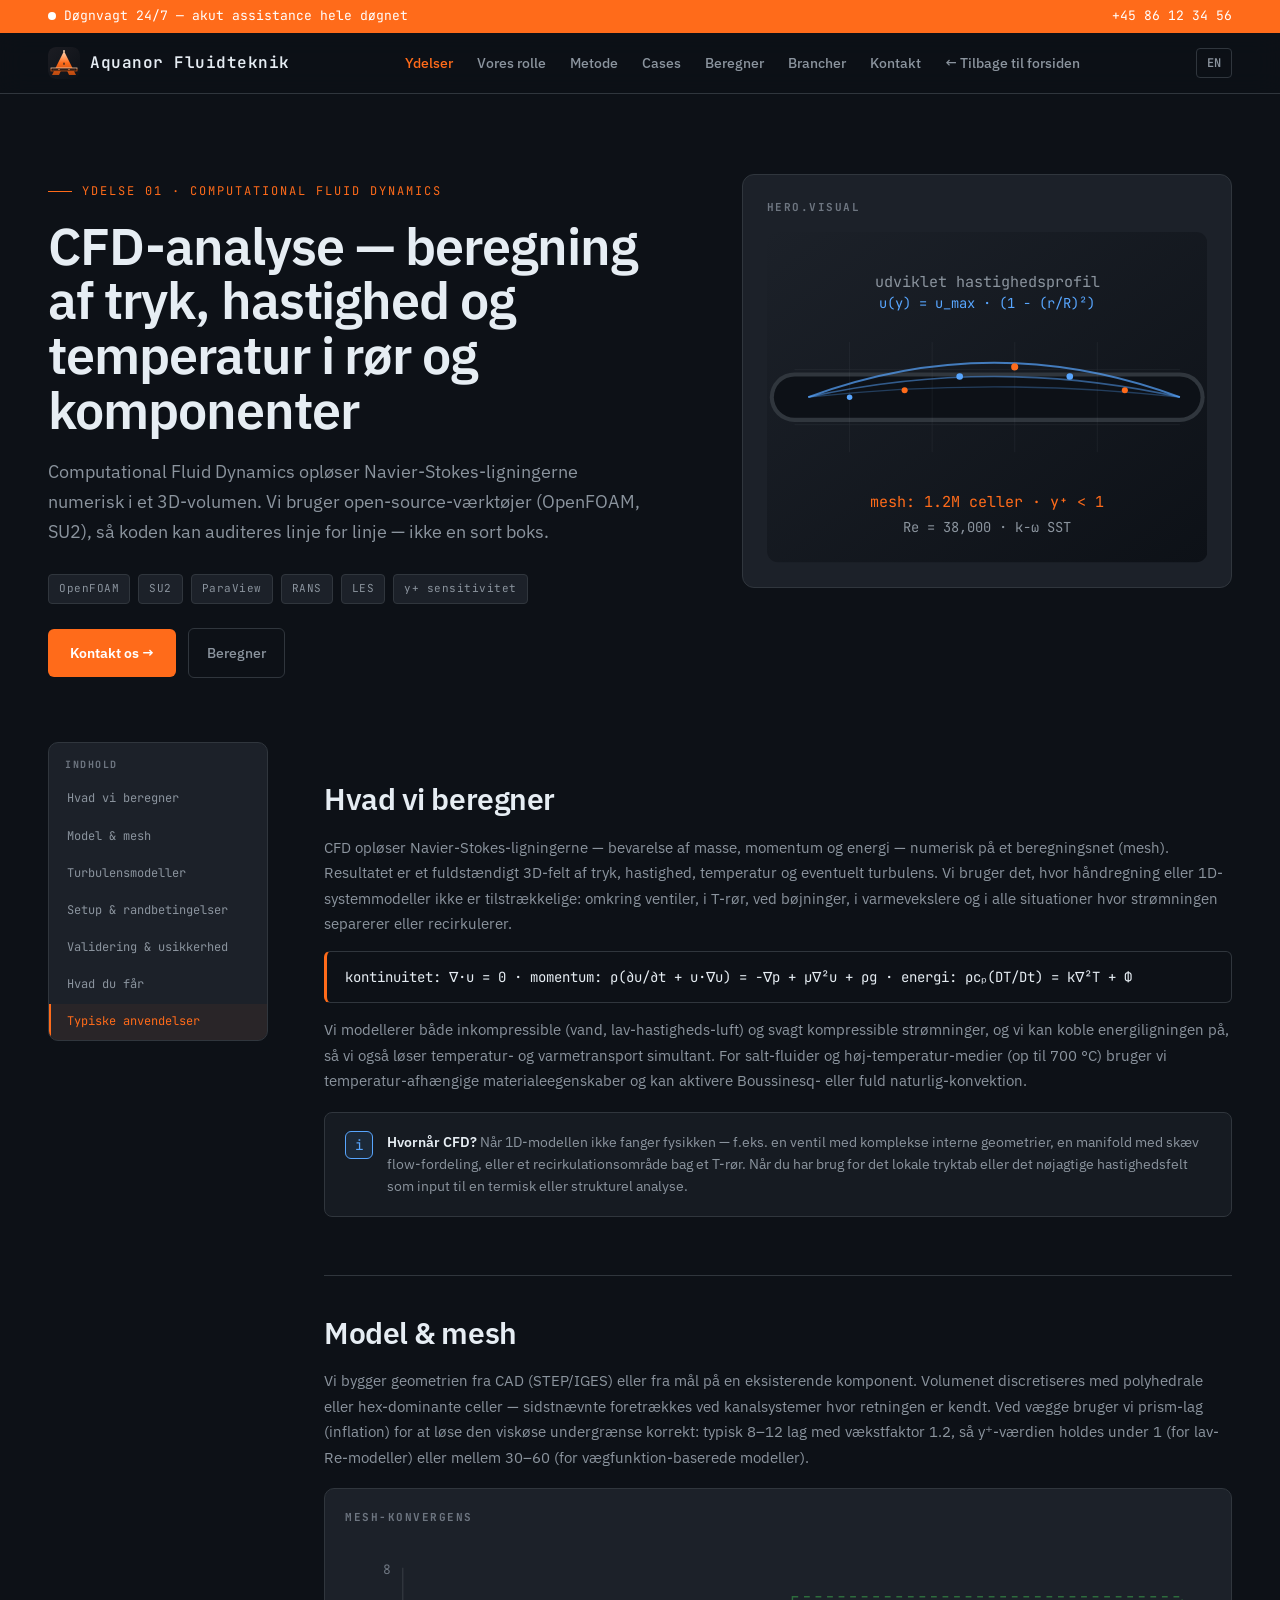
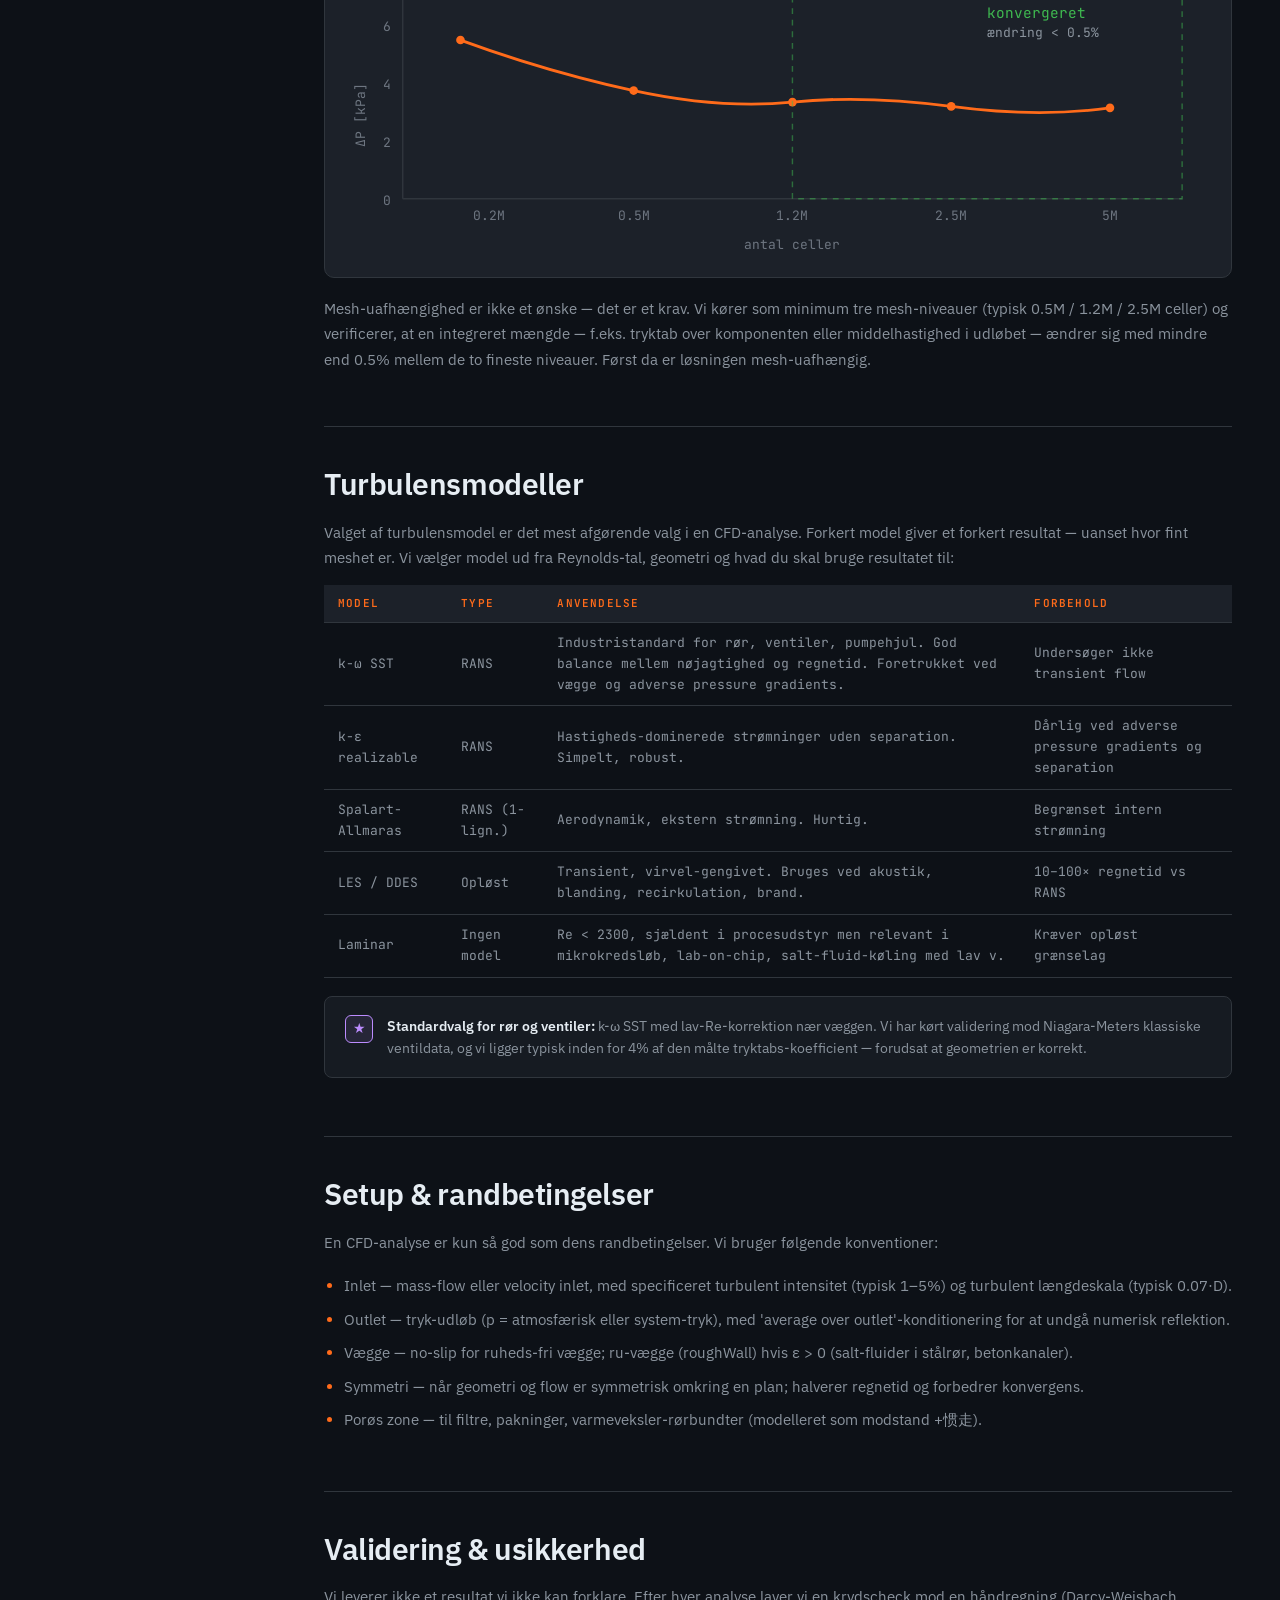
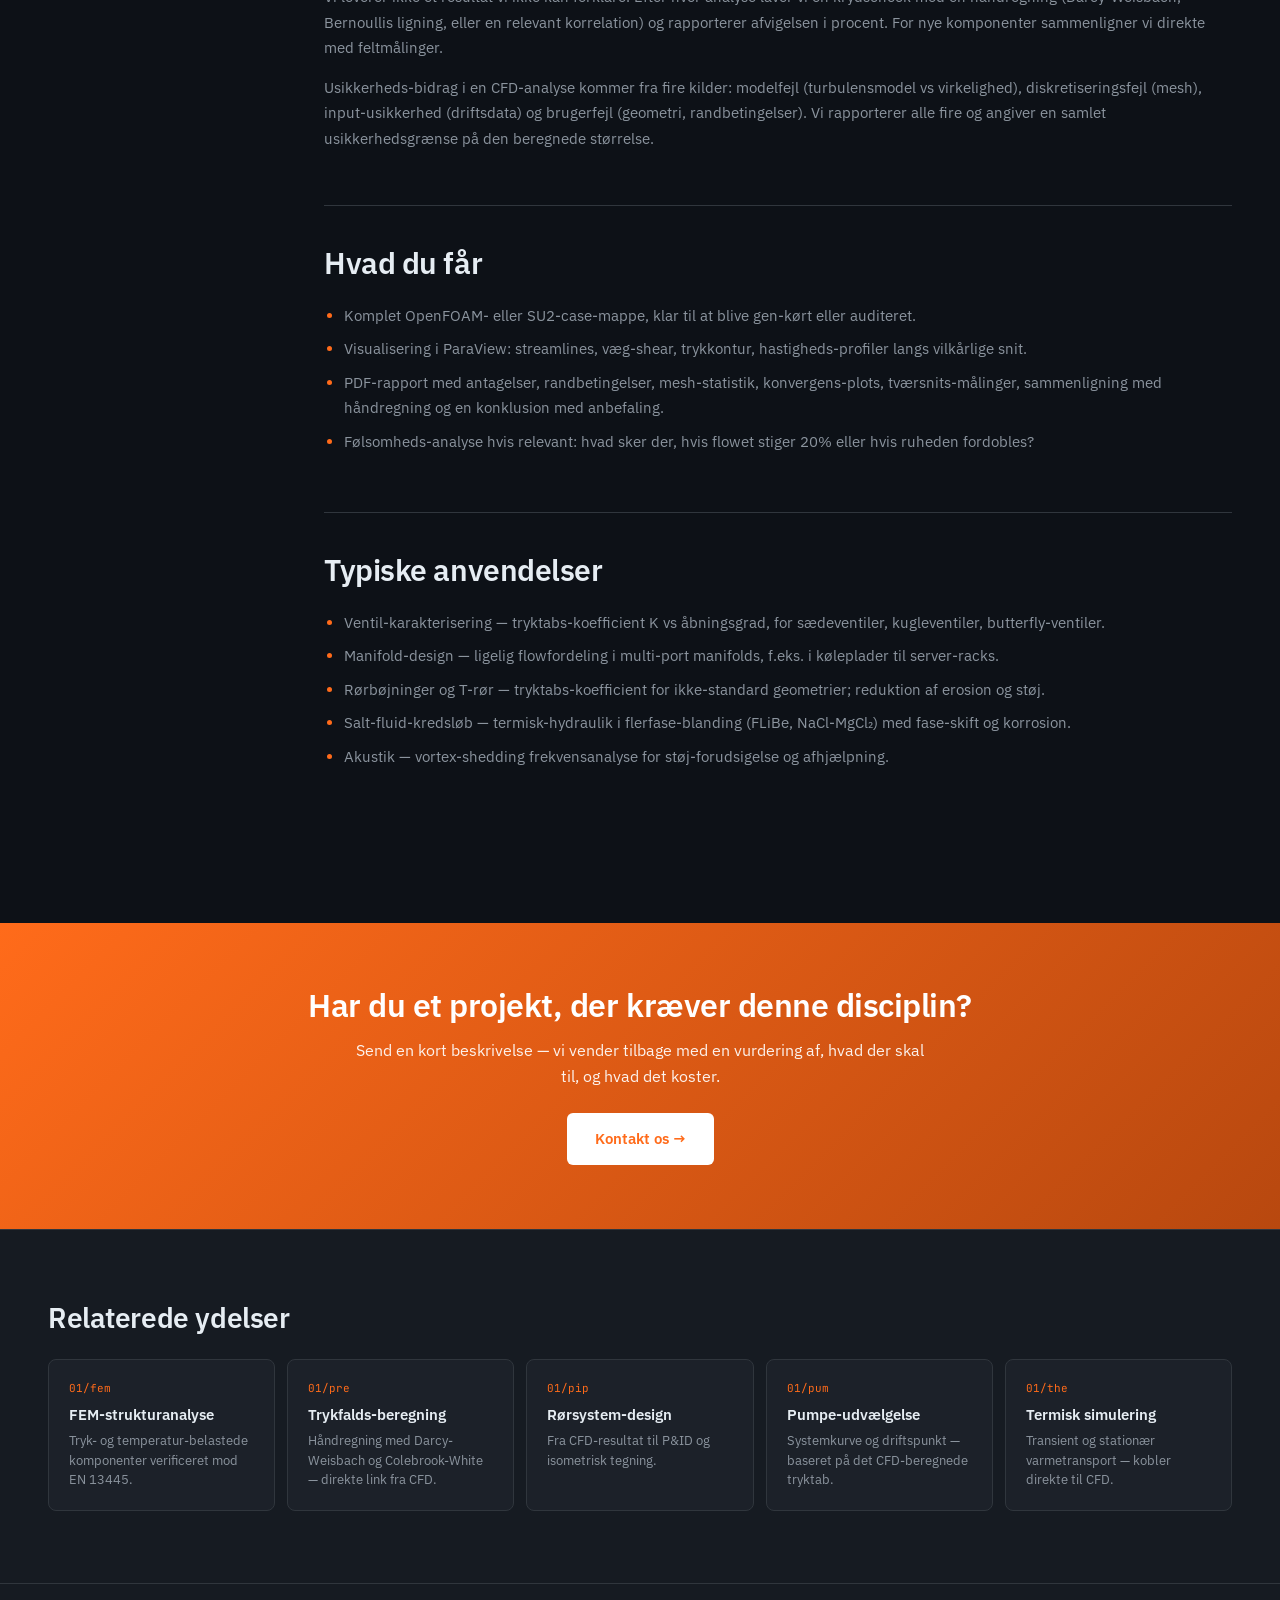
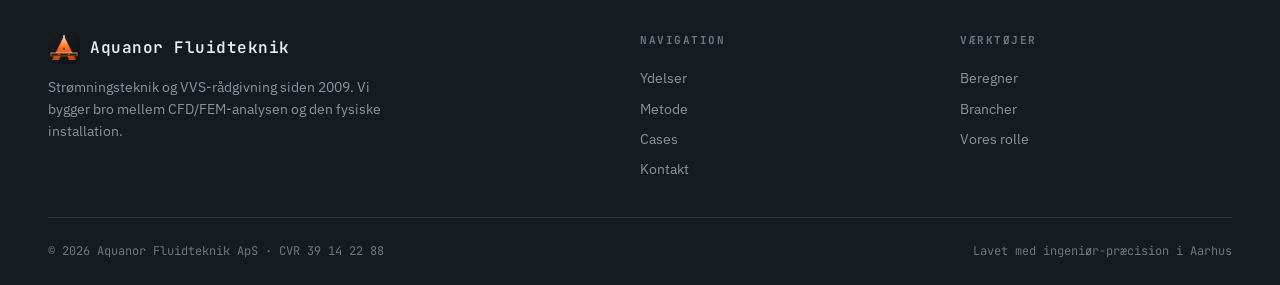
==== commit 00e696d7: "Fix: render_block payload index for table/callout blocks Was using payload[0] (the placeholder (None" ====
--- a/services/cfd.html
+++ b/services/cfd.html
@@ -114,7 +114,7 @@
 <div class="reveal" data-delay="1"><p data-i18n-dp="0" data-da="CFD opløser Navier-Stokes-ligningerne — bevarelse af masse, momentum og energi — numerisk på et beregningsnet (mesh). Resultatet er et fuldstændigt 3D-felt af tryk, hastighed, temperatur og eventuelt turbulens. Vi bruger det, hvor håndregning eller 1D-systemmodeller ikke er tilstrækkelige: omkring ventiler, i T-rør, ved bøjninger, i varmevekslere og i alle situationer hvor strømningen separerer eller recirkulerer." data-en="CFD solves the Navier-Stokes equations — conservation of mass, momentum, and energy — numerically on a computational mesh. The result is a complete 3D field of pressure, velocity, temperature, and (where needed) turbulence. We use it where hand-calc or 1D system models are insufficient: around valves, in tees, at bends, in heat exchangers, and anywhere the flow separates or recirculates.">CFD opløser Navier-Stokes-ligningerne — bevarelse af masse, momentum og energi — numerisk på et beregningsnet (mesh). Resultatet er et fuldstændigt 3D-felt af tryk, hastighed, temperatur og eventuelt turbulens. Vi bruger det, hvor håndregning eller 1D-systemmodeller ikke er tilstrækkelige: omkring ventiler, i T-rør, ved bøjninger, i varmevekslere og i alle situationer hvor strømningen separerer eller recirkulerer.</p></div>
 <div class="formula reveal" data-delay="1">kontinuitet:  ∇·u = 0   ·   momentum:  ρ(∂u/∂t + u·∇u) = −∇p + μ∇²u + ρg   ·   energi:  ρcₚ(DT/Dt) = k∇²T + Φ</div>
 <div class="reveal" data-delay="1"><p data-i18n-dp="0" data-da="Vi modellerer både inkompressible (vand, lav-hastigheds-luft) og svagt kompressible strømninger, og vi kan koble energiligningen på, så vi også løser temperatur- og varmetransport simultant. For salt-fluider og høj-temperatur-medier (op til 700 °C) bruger vi temperatur-afhængige materialeegenskaber og kan aktivere Boussinesq- eller fuld naturlig-konvektion." data-en="We model both incompressible (water, low-velocity air) and weakly compressible flows, and we can couple the energy equation so we solve temperature and heat transfer simultaneously. For salt fluids and high-temperature media (up to 700 °C) we use temperature-dependent material properties and can activate Boussinesq or full natural convection.">Vi modellerer både inkompressible (vand, lav-hastigheds-luft) og svagt kompressible strømninger, og vi kan koble energiligningen på, så vi også løser temperatur- og varmetransport simultant. For salt-fluider og høj-temperatur-medier (op til 700 °C) bruger vi temperatur-afhængige materialeegenskaber og kan aktivere Boussinesq- eller fuld naturlig-konvektion.</p></div>
-<div class="callout tip reveal" data-delay="1"><div class="icon">i</div><p>None</p></div>
+<div class="callout tip reveal" data-delay="1"><div class="icon">i</div><p><strong>Hvornår CFD?</strong> Når 1D-modellen ikke fanger fysikken — f.eks. en ventil med komplekse interne geometrier, en manifold med skæv flow-fordeling, eller et recirkulationsområde bag et T-rør. Når du har brug for det lokale tryktab eller det nøjagtige hastighedsfelt som input til en termisk eller strukturel analyse.</p></div>
 </div>
 <div class="block" id="model">
 <h2 data-i18n-da="Model &amp; mesh">Model & mesh</h2>
@@ -158,8 +158,15 @@
 <div class="block" id="turbulens">
 <h2 data-i18n-da="Turbulensmodeller">Turbulensmodeller</h2>
 <div class="reveal" data-delay="1"><p data-i18n-dp="0" data-da="Valget af turbulensmodel er det mest afgørende valg i en CFD-analyse. Forkert model giver et forkert resultat — uanset hvor fint meshet er. Vi vælger model ud fra Reynolds-tal, geometri og hvad du skal bruge resultatet til:" data-en="The turbulence model choice is the single most important decision in a CFD analysis. The wrong model gives a wrong result — no matter how fine the mesh. We pick the model from Reynolds number, geometry, and what you need the result for:">Valget af turbulensmodel er det mest afgørende valg i en CFD-analyse. Forkert model giver et forkert resultat — uanset hvor fint meshet er. Vi vælger model ud fra Reynolds-tal, geometri og hvad du skal bruge resultatet til:</p></div>
-<div class="reveal" data-delay="1"><table class="spec">None</table></div>
-<div class="callout note reveal" data-delay="1"><div class="icon">★</div><p>None</p></div>
+<div class="reveal" data-delay="1"><table class="spec"><thead><tr><th>Model</th><th>Type</th><th>Anvendelse</th><th>Forbehold</th></tr></thead>
+             <tbody>
+             <tr><td>k-ω SST</td><td>RANS</td><td>Industristandard for rør, ventiler, pumpehjul. God balance mellem nøjagtighed og regnetid. Foretrukket ved vægge og adverse pressure gradients.</td><td>Undersøger ikke transient flow</td></tr>
+             <tr><td>k-ε realizable</td><td>RANS</td><td>Hastigheds-dominerede strømninger uden separation. Simpelt, robust.</td><td>Dårlig ved adverse pressure gradients og separation</td></tr>
+             <tr><td>Spalart-Allmaras</td><td>RANS (1-lign.)</td><td>Aerodynamik, ekstern strømning. Hurtig.</td><td>Begrænset intern strømning</td></tr>
+             <tr><td>LES / DDES</td><td>Opløst</td><td>Transient, virvel-gengivet. Bruges ved akustik, blanding, recirkulation, brand.</td><td>10–100× regnetid vs RANS</td></tr>
+             <tr><td>Laminar</td><td>Ingen model</td><td>Re &lt; 2300, sjældent i procesudstyr men relevant i mikrokredsløb, lab-on-chip, salt-fluid-køling med lav v.</td><td>Kræver opløst grænselag</td></tr>
+             </tbody></table></div>
+<div class="callout note reveal" data-delay="1"><div class="icon">★</div><p><strong>Standardvalg for rør og ventiler:</strong> k-ω SST med lav-Re-korrektion nær væggen. Vi har kørt validering mod Niagara-Meters klassiske ventildata, og vi ligger typisk inden for 4% af den målte tryktabs-koefficient — forudsat at geometrien er korrekt.</p></div>
 </div>
 <div class="block" id="setup">
 <h2 data-i18n-da="Setup &amp; randbetingelser">Setup & randbetingelser</h2>
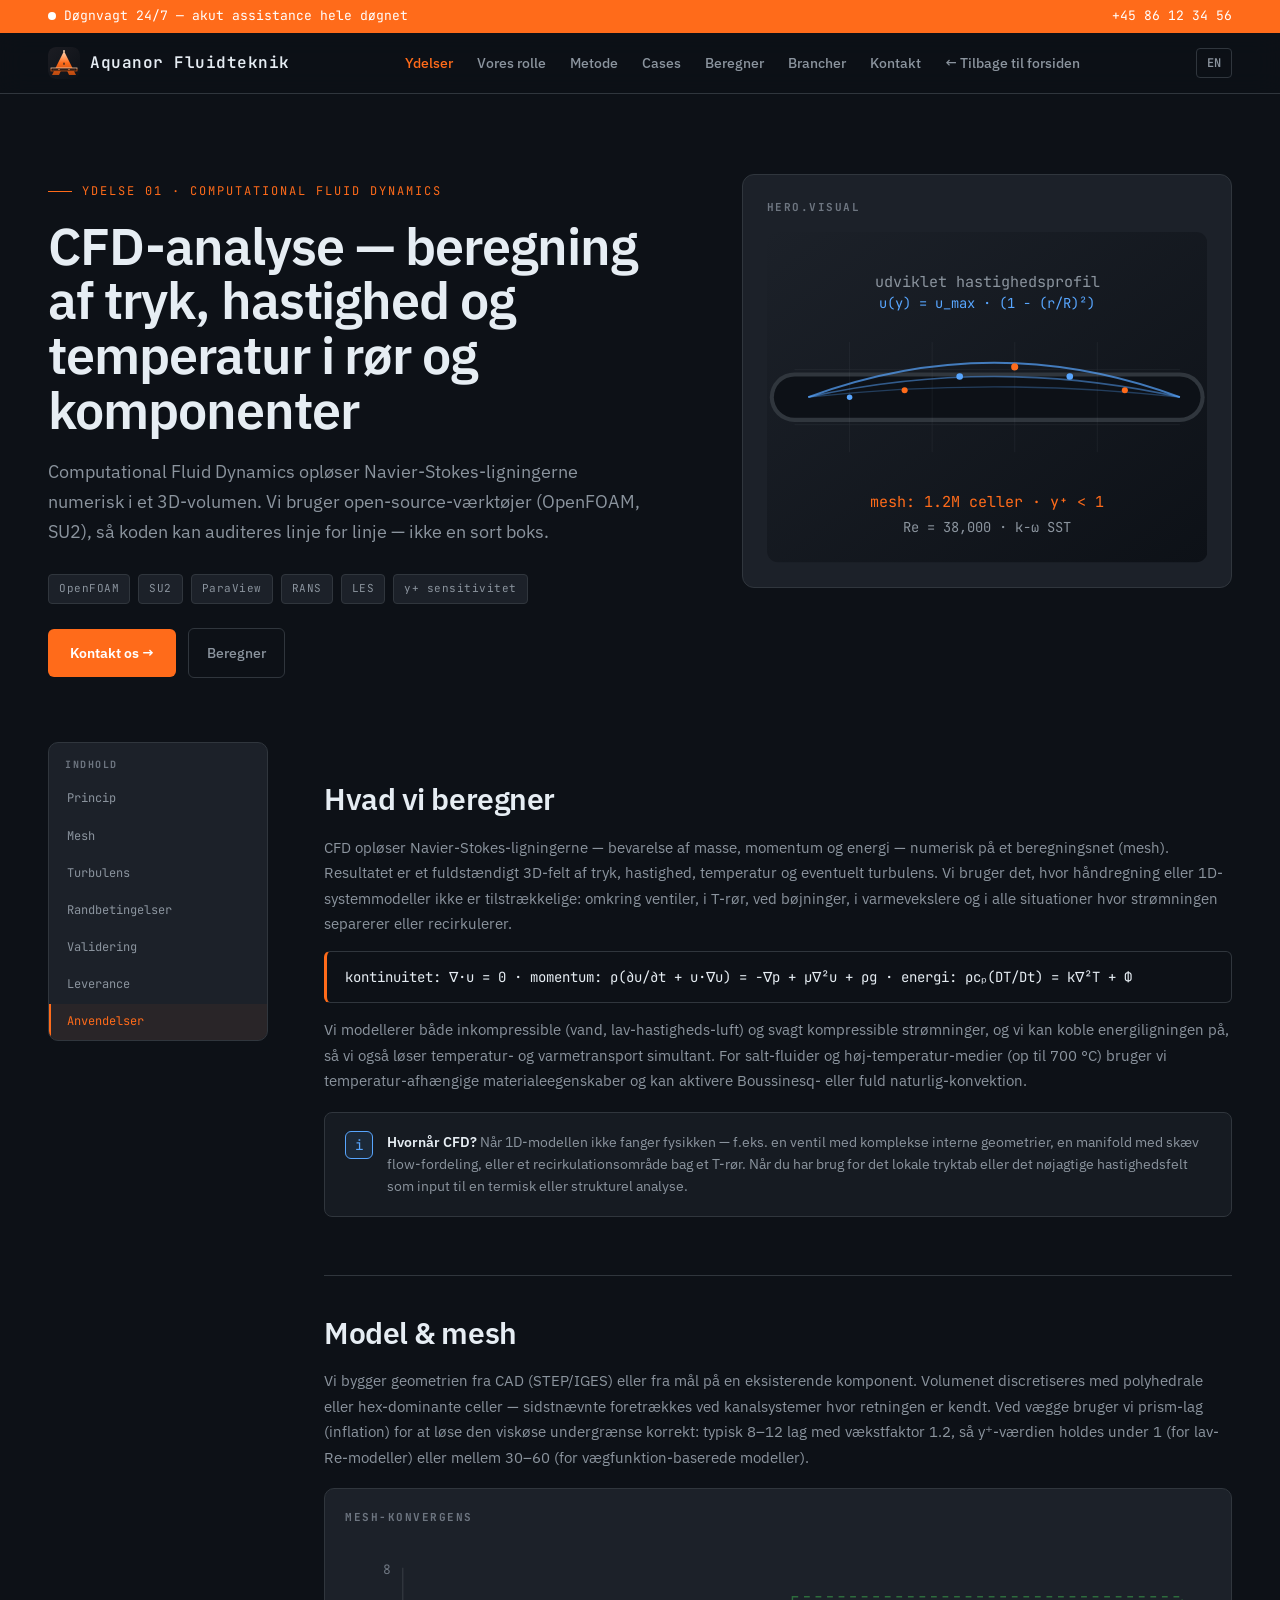
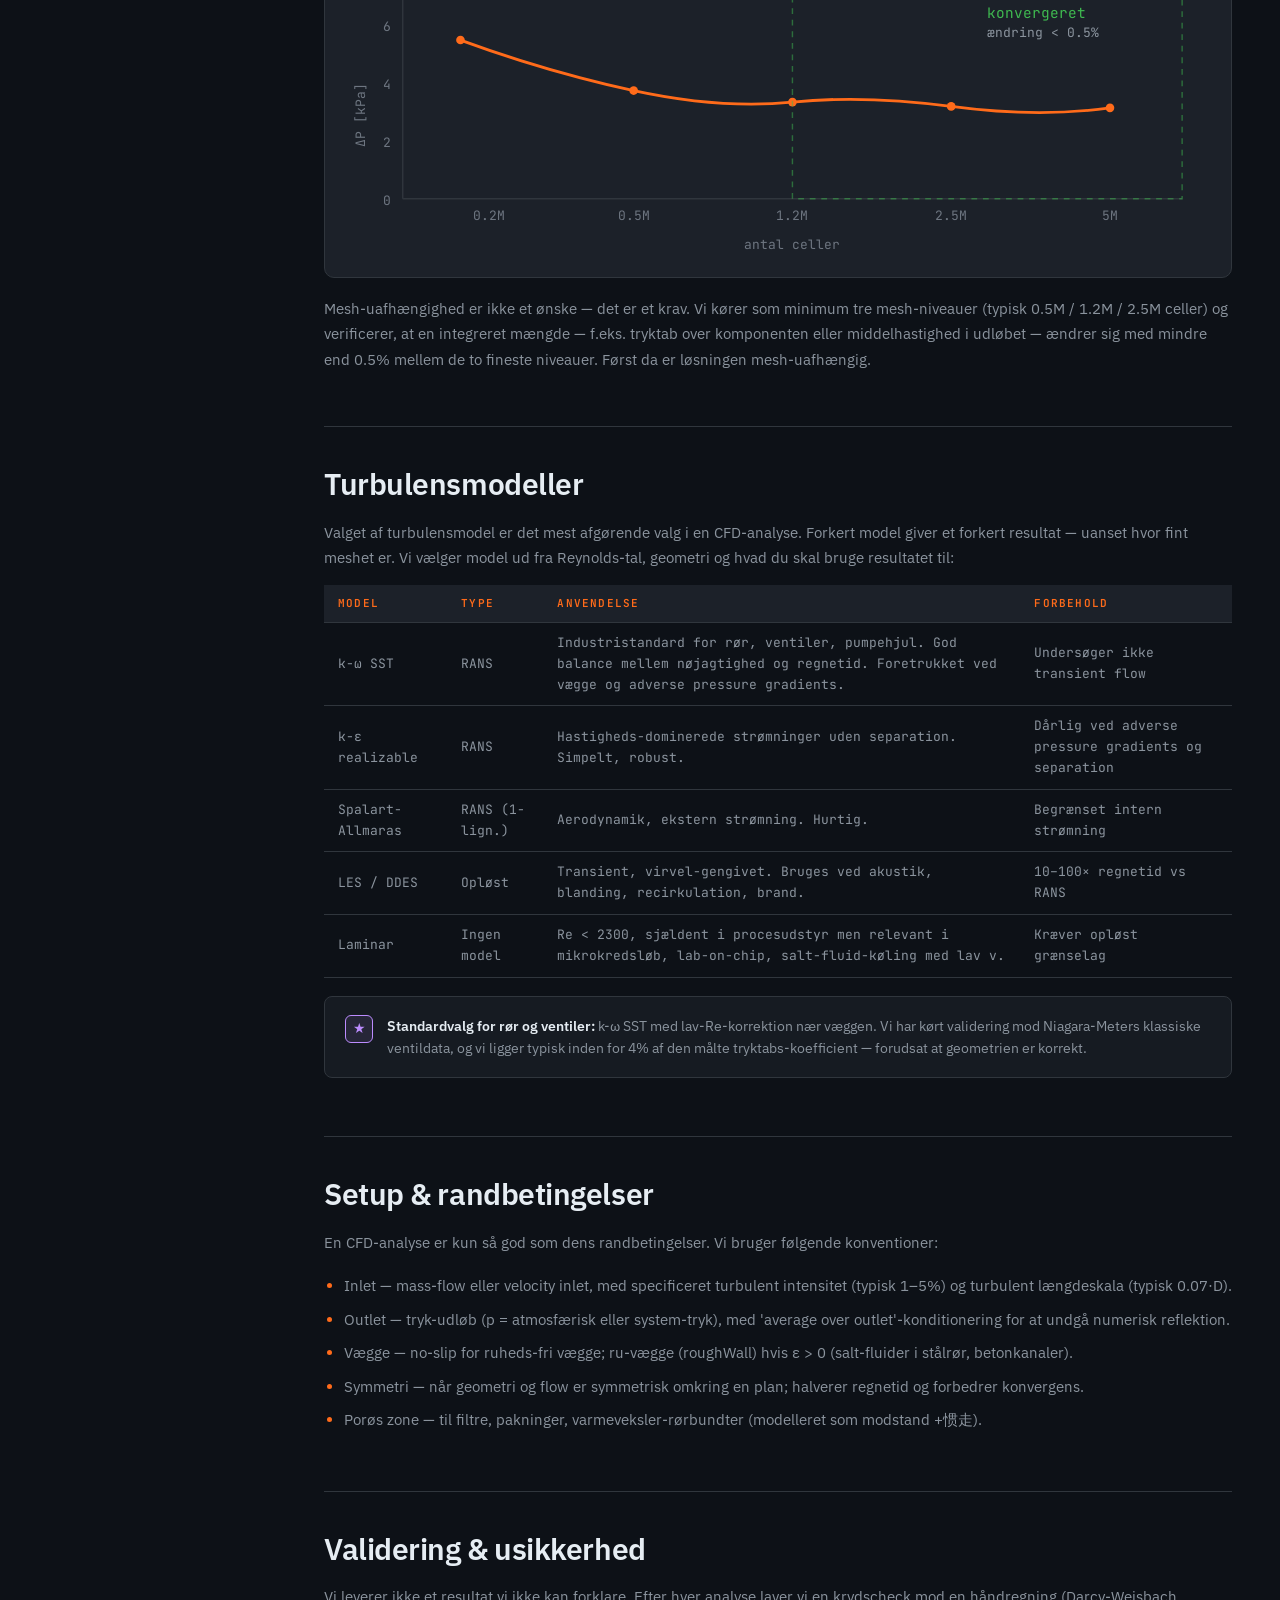
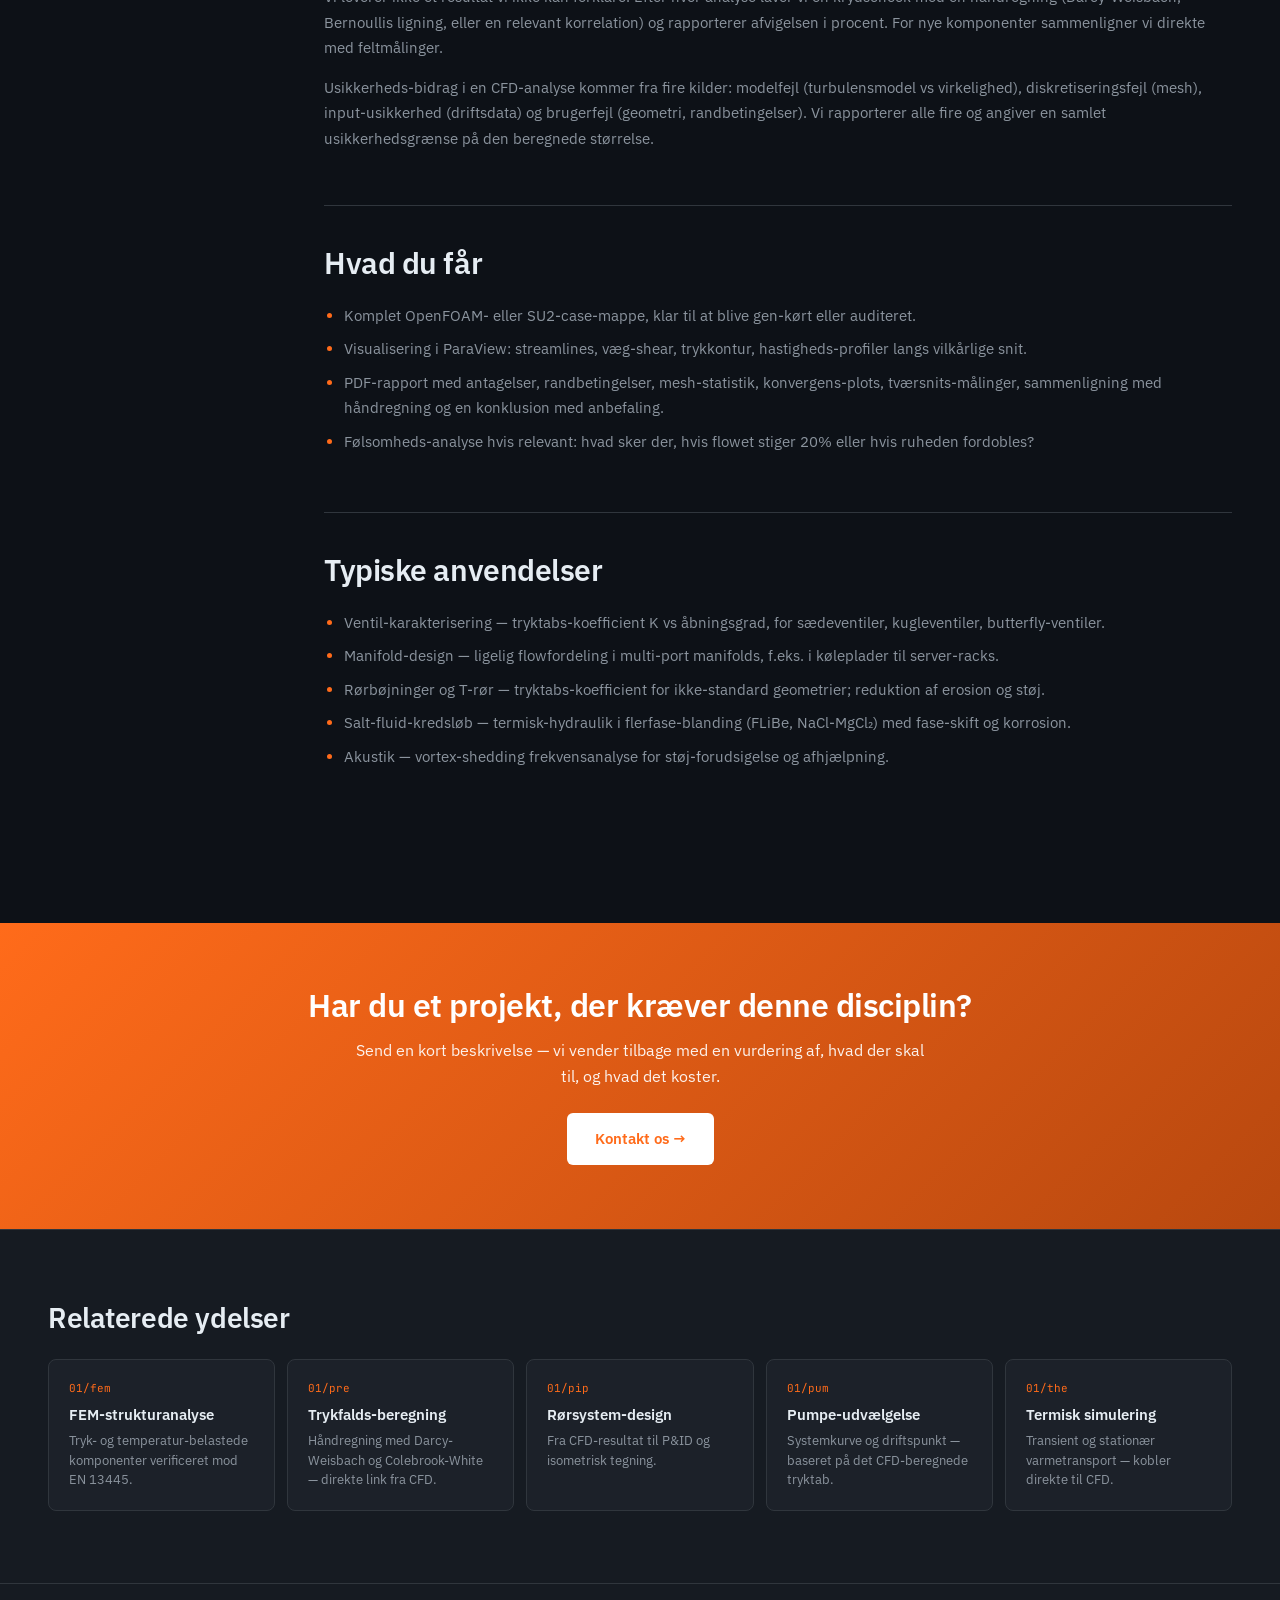
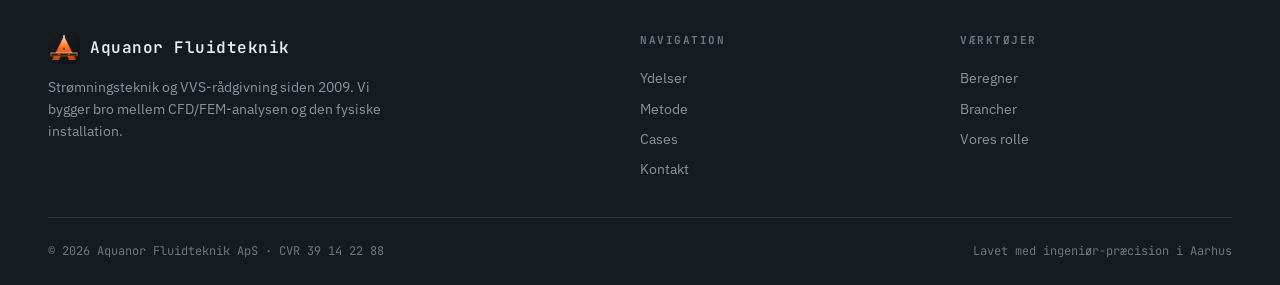
==== commit 99885b72: "Add interactive FEM widget (sliders update hoop/vM stress, SF, t_min live); restructure all 6 sidena" ====
--- a/services/cfd.html
+++ b/services/cfd.html
@@ -99,13 +99,13 @@
 <div class="layout">
   <aside class="sidenav">
     <h5>Indhold</h5>
-    <a href="#hvad">Hvad vi beregner</a>
-<a href="#model">Model & mesh</a>
-<a href="#turbulens">Turbulensmodeller</a>
-<a href="#setup">Setup & randbetingelser</a>
-<a href="#validering">Validering & usikkerhed</a>
-<a href="#leverance">Hvad du får</a>
-<a href="#anvendelse">Typiske anvendelser</a>
+    <a href="#hvad">Princip</a>
+<a href="#model">Mesh</a>
+<a href="#turbulens">Turbulens</a>
+<a href="#setup">Randbetingelser</a>
+<a href="#validering">Validering</a>
+<a href="#leverance">Leverance</a>
+<a href="#anvendelse">Anvendelser</a>
 
   </aside>
   <main class="content">
--- a/services/style.css
+++ b/services/style.css
@@ -151,6 +151,24 @@
 .footer-col a:hover{color:var(--accent)}
 .footer-bottom{max-width:1280px;margin:32px auto 0;padding-top:24px;border-top:1px solid var(--border);display:flex;flex-wrap:wrap;gap:12px;justify-content:space-between;color:var(--text-faint);font-size:12px;font-family:var(--mono)}
 
+/* === FEM INTERACTIVE WIDGET === */
+.fem-calc{background:var(--bg-card);border:1px solid var(--border);border-radius:10px;padding:clamp(14px,2vw,20px);display:flex;flex-direction:column;gap:12px}
+.fem-calc-row{display:flex;flex-direction:column;gap:4px}
+.fem-calc-row label{font-family:var(--mono);font-size:11px;color:var(--text-dim);text-transform:uppercase;letter-spacing:1.2px;display:flex;justify-content:space-between;align-items:baseline}
+.fem-calc-row label .v{color:var(--accent);font-weight:600}
+.fem-calc-row input[type=range]{-webkit-appearance:none;appearance:none;width:100%;height:4px;background:var(--border);border-radius:2px;outline:none;cursor:pointer}
+.fem-calc-row input[type=range]::-webkit-slider-thumb{-webkit-appearance:none;appearance:none;width:14px;height:14px;border-radius:50%;background:var(--accent);cursor:pointer;border:2px solid var(--bg);box-shadow:0 0 6px rgba(255,107,26,.4)}
+.fem-calc-row select{background:var(--bg);border:1px solid var(--border);border-radius:6px;padding:7px 9px;color:var(--text);font-family:var(--mono);font-size:12px}
+.fem-calc-svg{display:block;width:100%;height:auto}
+.fem-calc-out{display:grid;grid-template-columns:repeat(2,1fr);gap:8px;margin-top:4px}
+.fem-out{background:var(--bg);border:1px solid var(--border);border-radius:6px;padding:8px 10px}
+.fem-out-l{font-family:var(--mono);font-size:10px;color:var(--text-faint);text-transform:uppercase;letter-spacing:1.2px}
+.fem-out-v{font-family:var(--mono);font-size:16px;font-weight:600;color:var(--accent);margin-top:2px}
+.fem-out-v.safe{color:var(--green)}
+.fem-out-v.warn{color:var(--yellow)}
+.fem-out-v.danger{color:var(--red)}
+.fem-formula{font-family:var(--mono);font-size:11px;color:var(--text-dim);background:var(--bg);border-left:2px solid var(--accent);padding:6px 10px;border-radius:0 4px 4px 0;margin-top:4px;overflow-x:auto;white-space:nowrap}
+
 /* === REVEAL === */
 .reveal{opacity:0;transform:translateY(20px);transition:opacity .6s cubic-bezier(.2,.7,.2,1),transform .6s cubic-bezier(.2,.7,.2,1)}
 .reveal.revealed{opacity:1;transform:translateY(0)}
